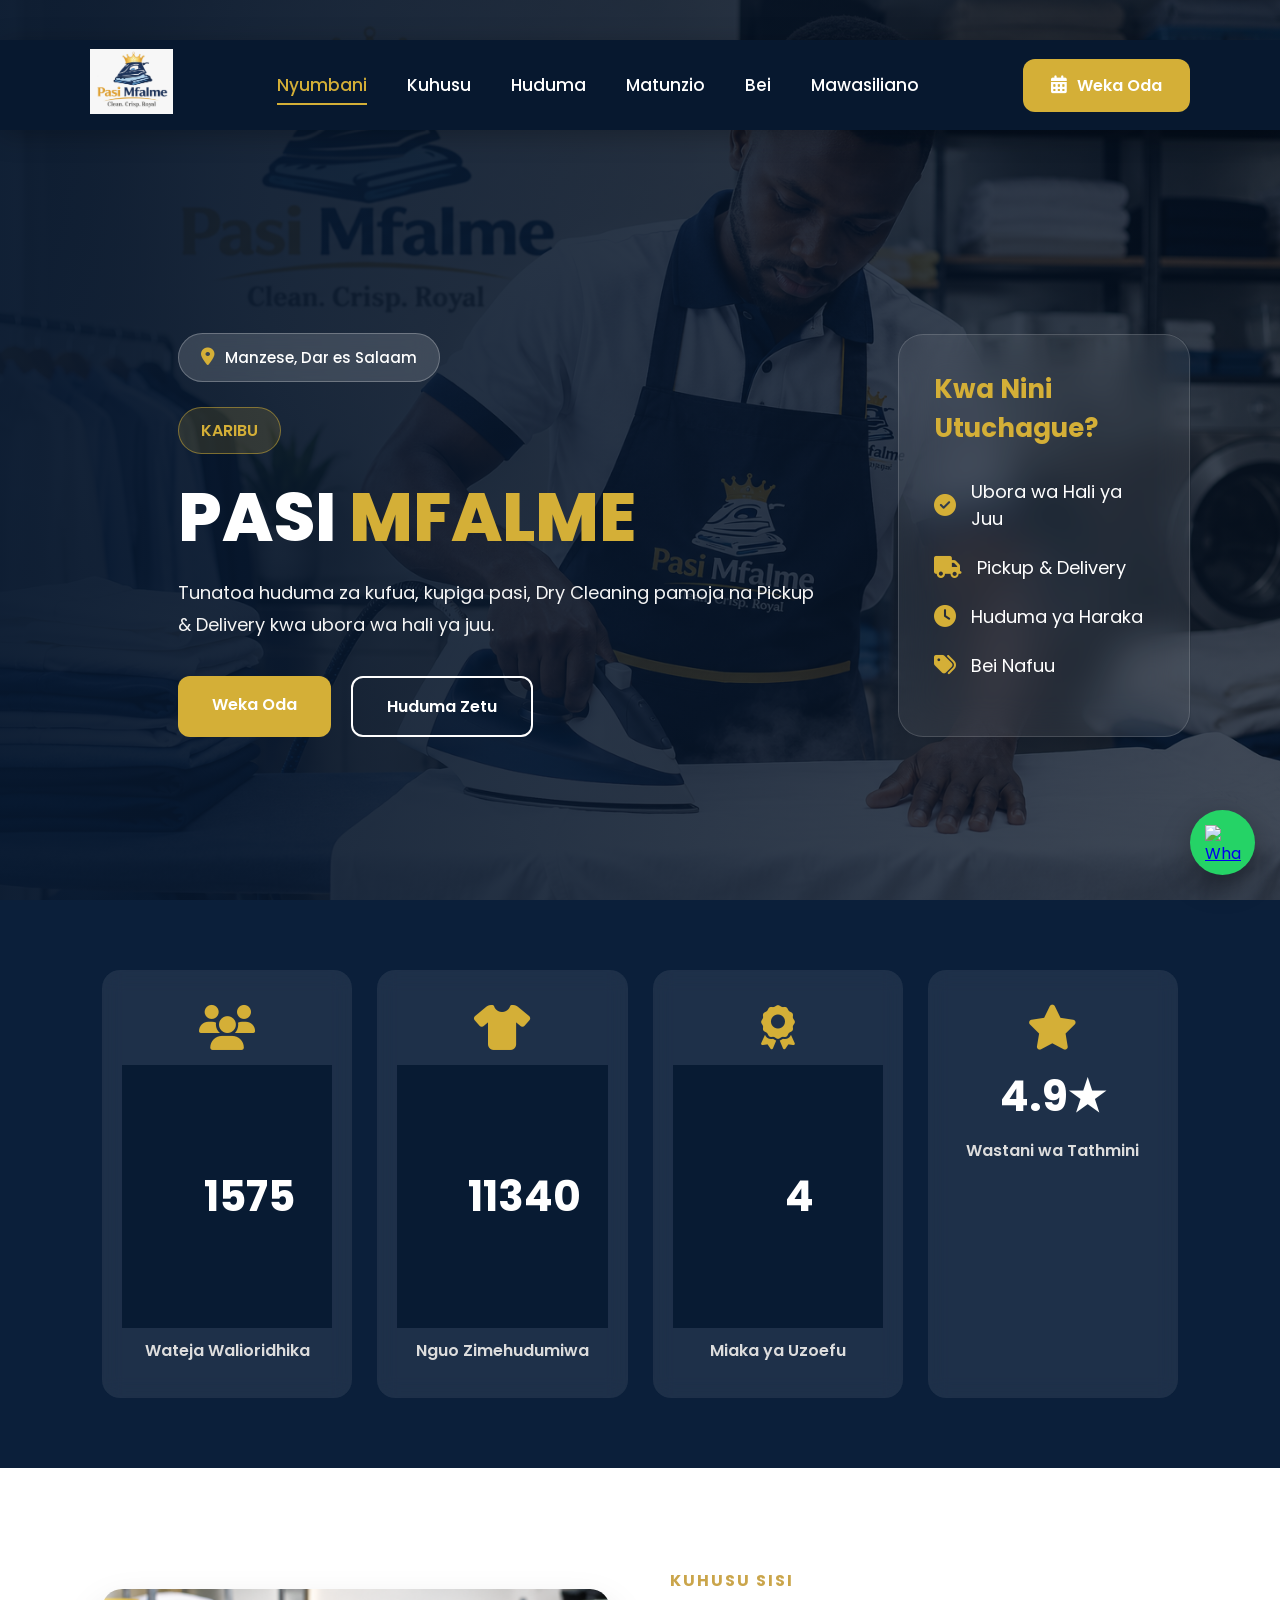
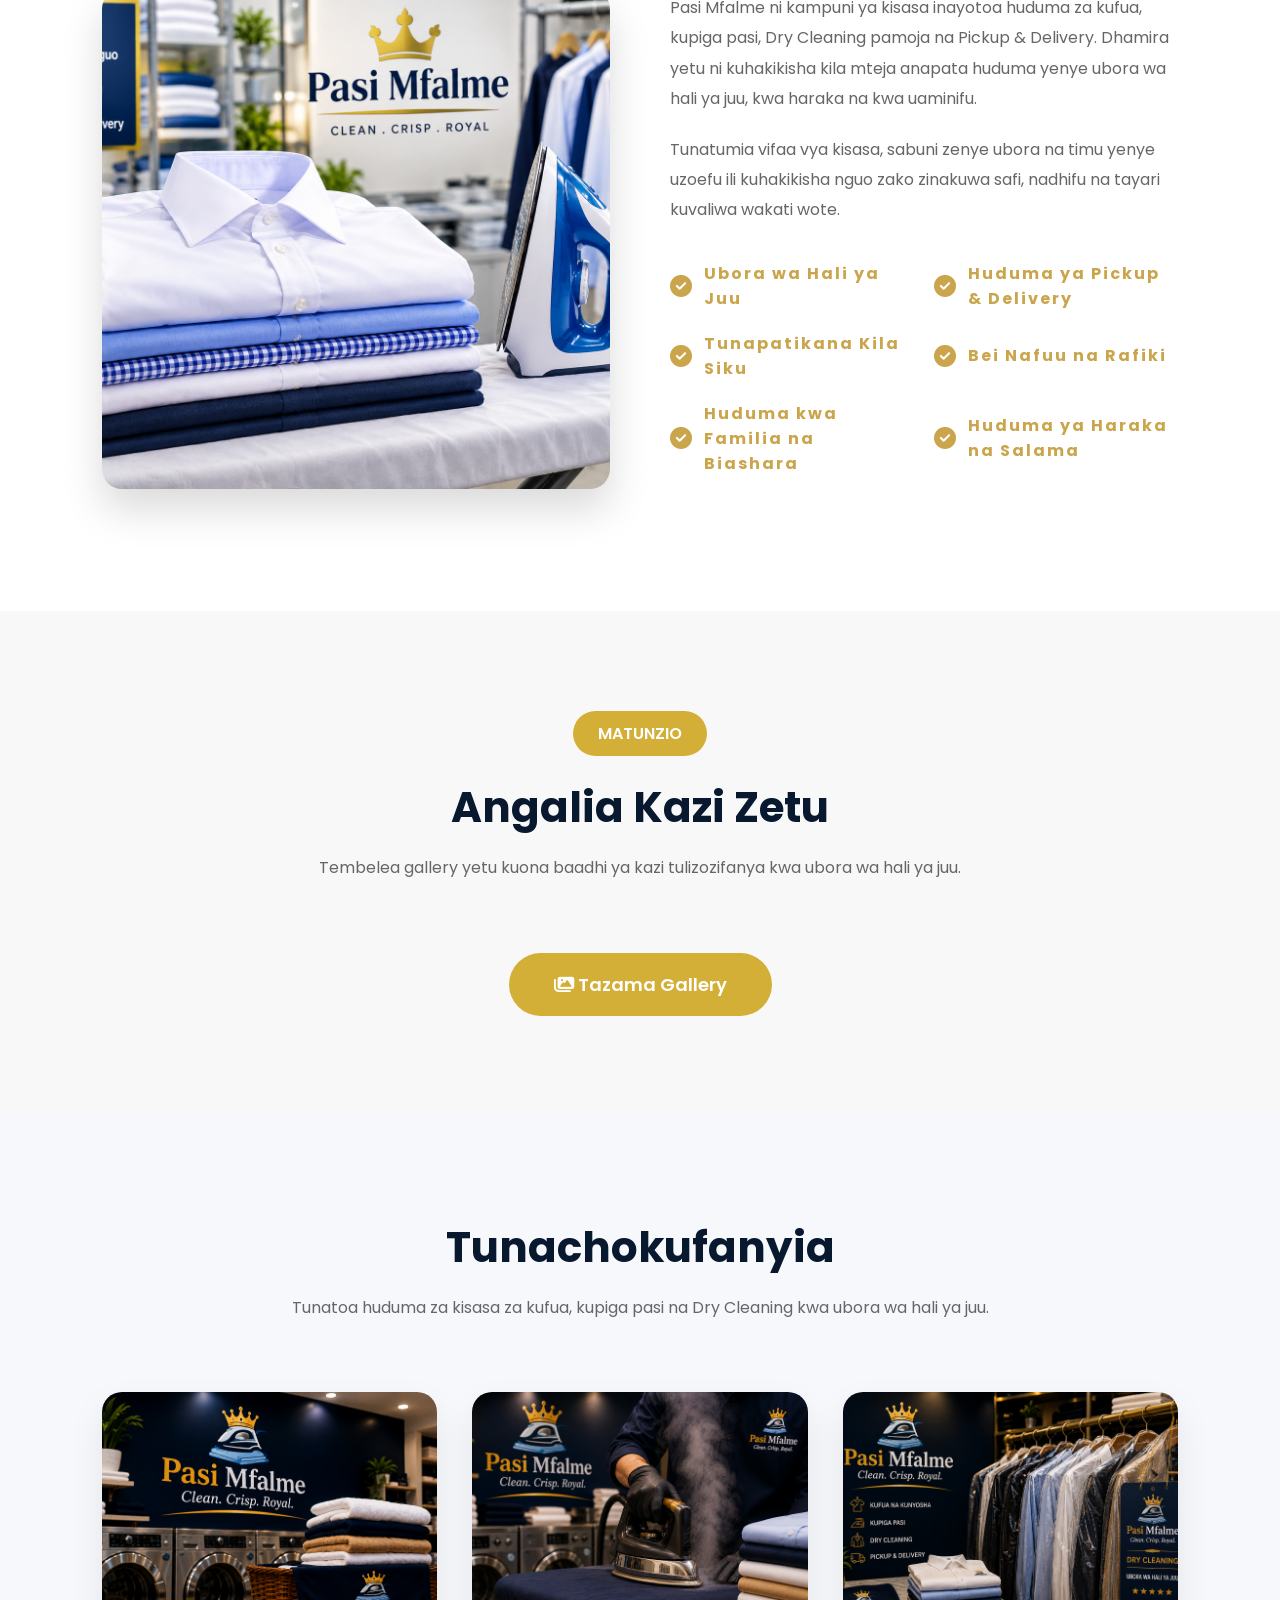
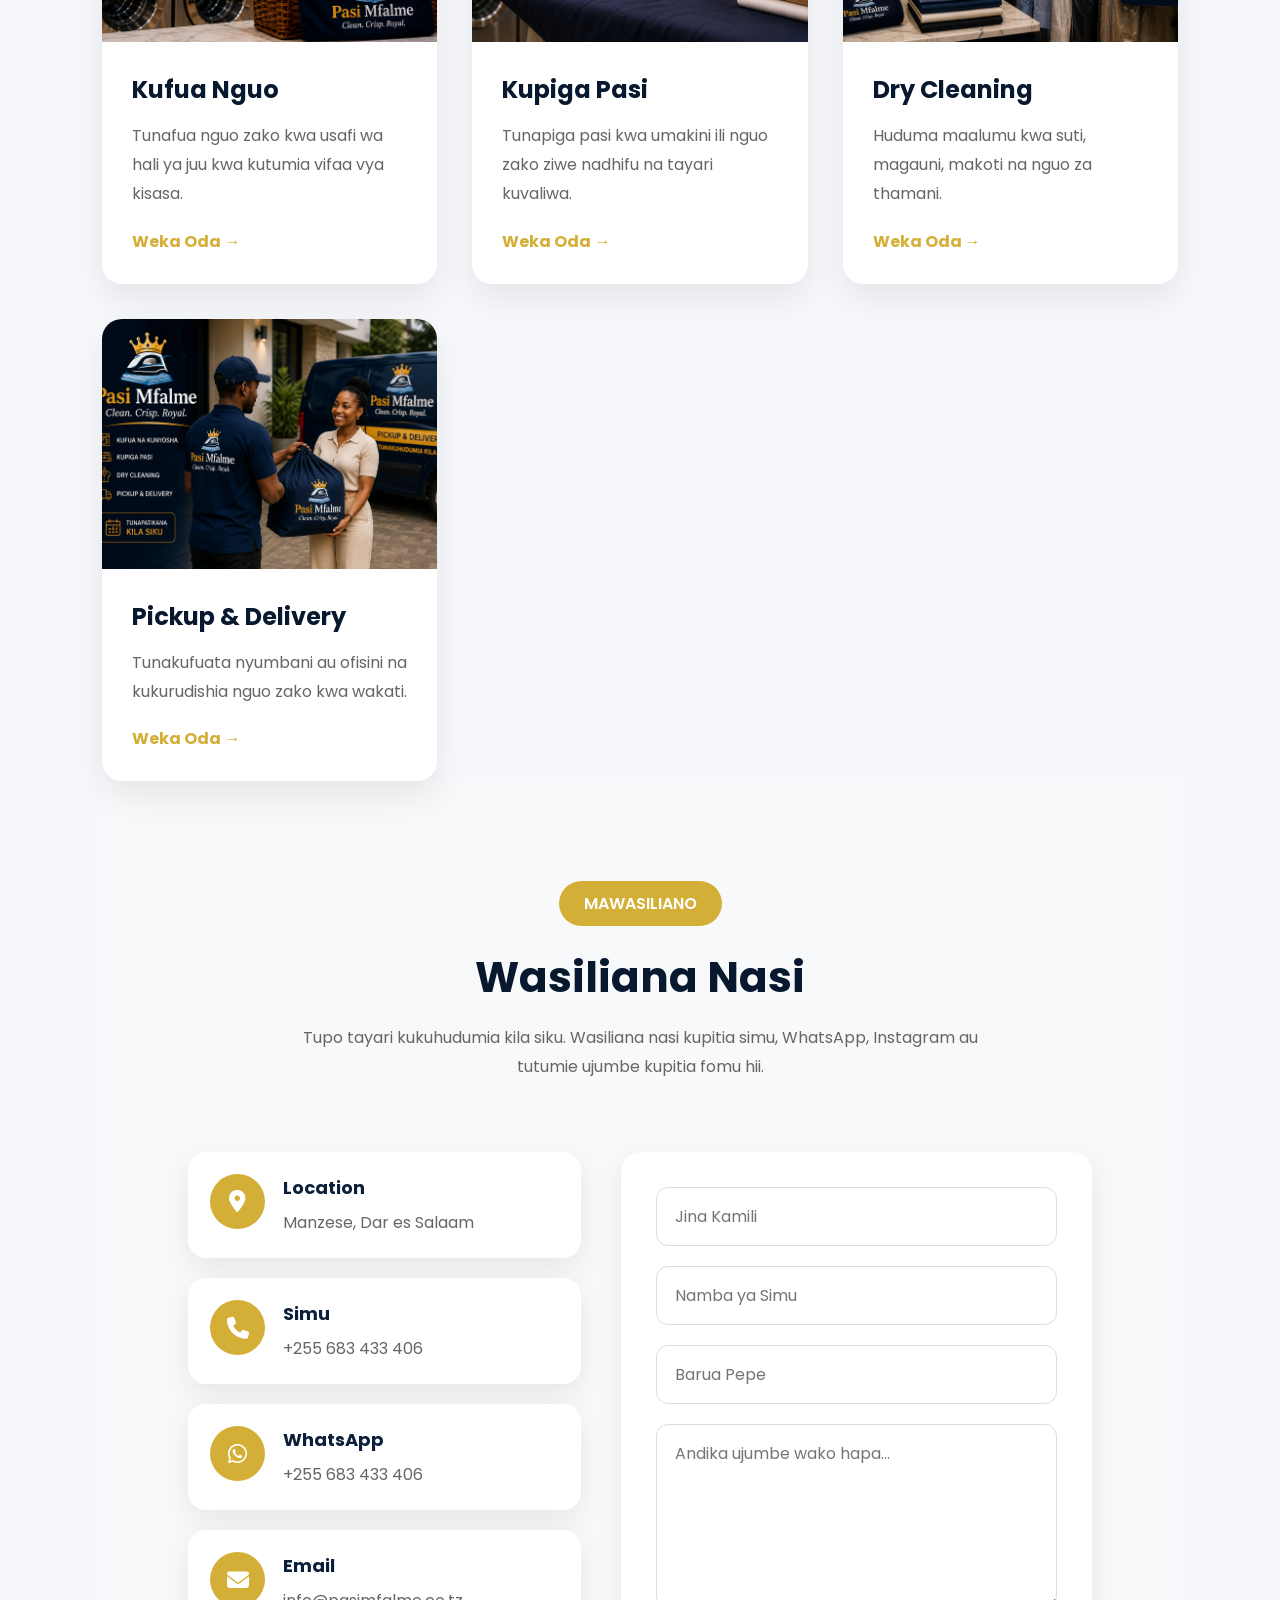
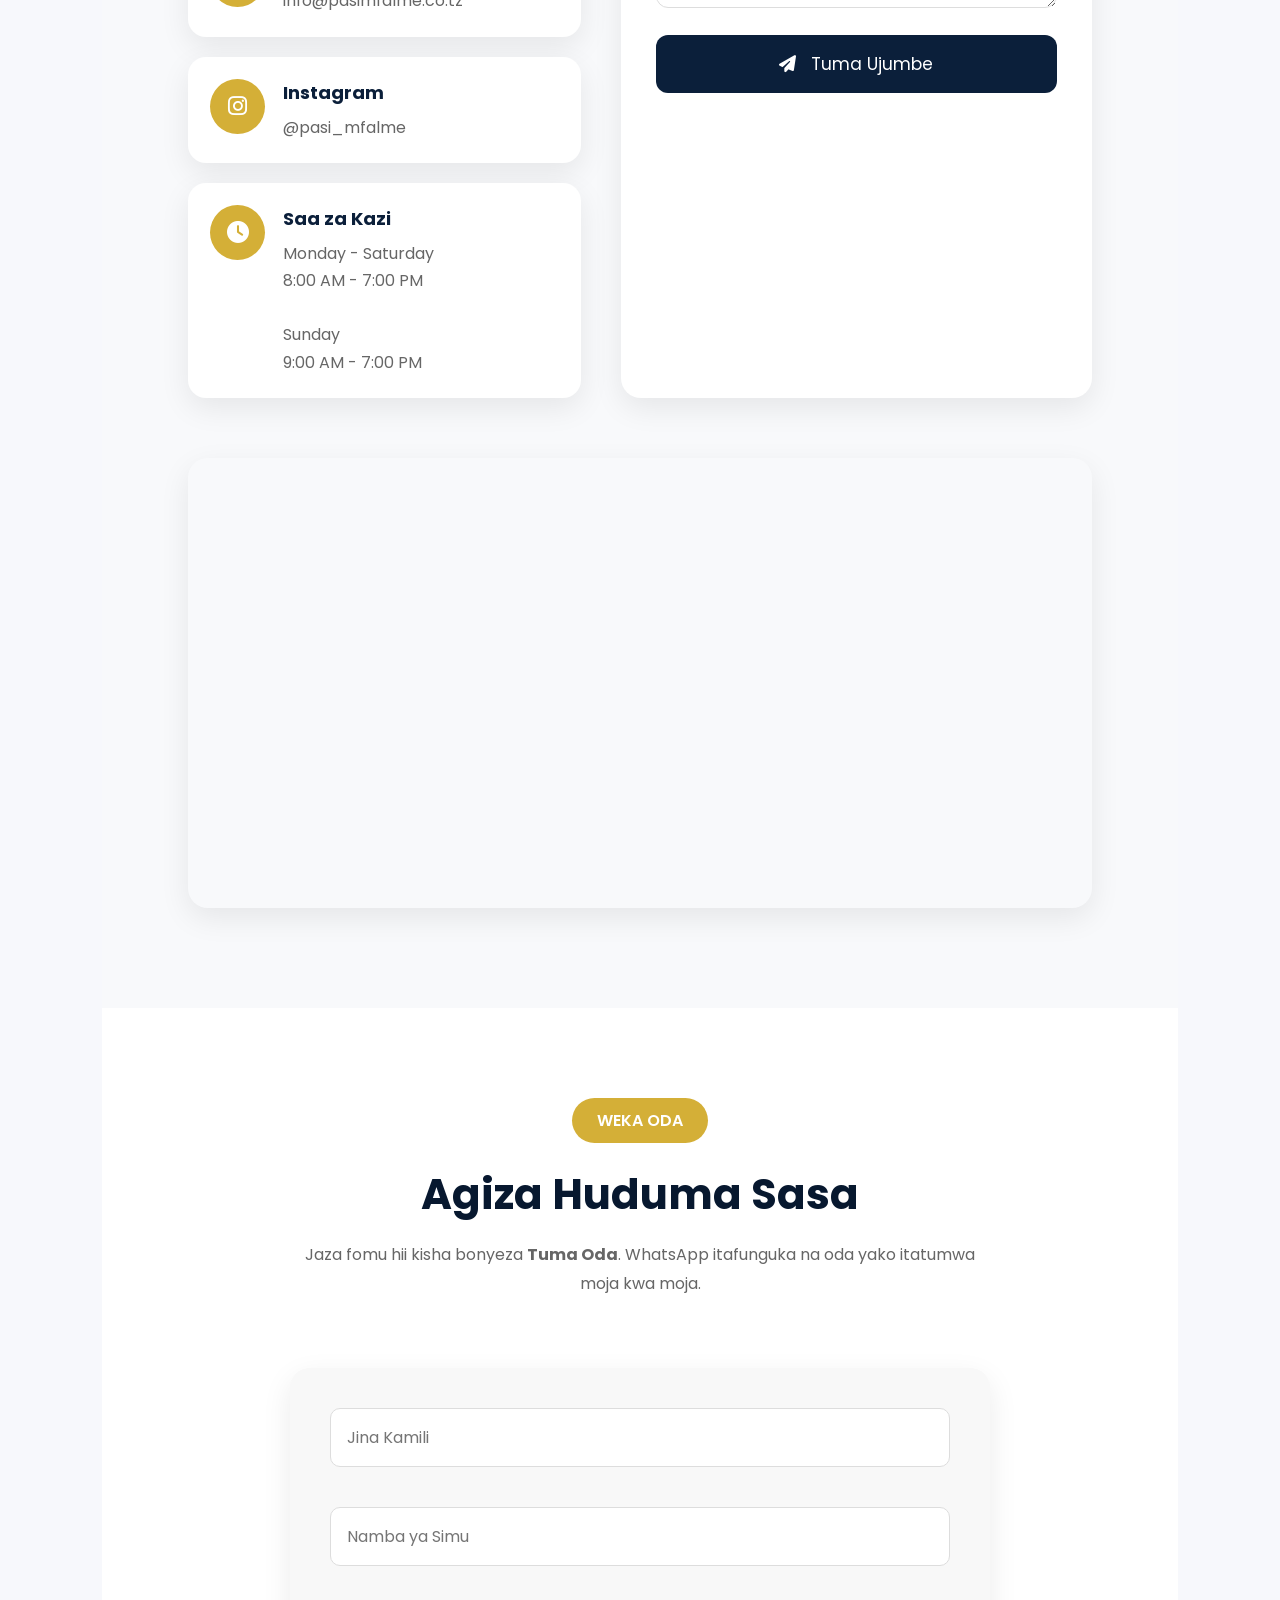
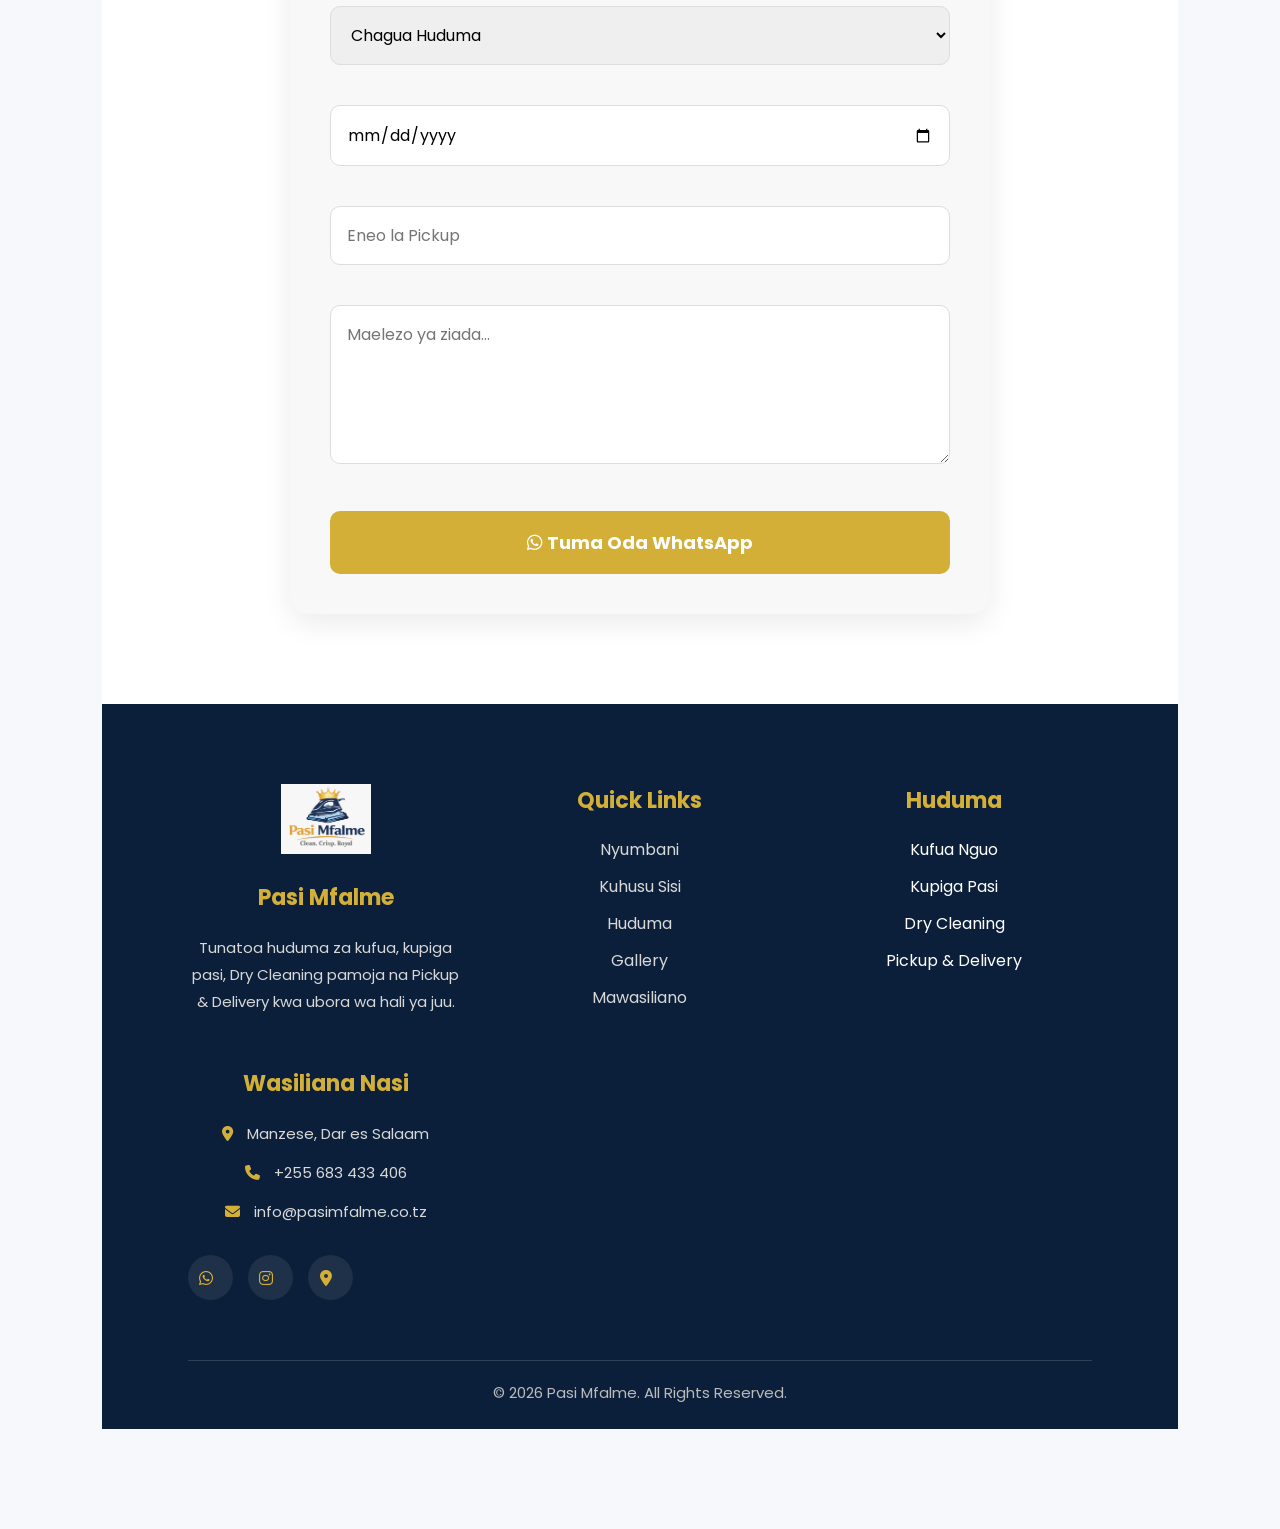
==== index.html @ c3e7bdca "First version of Pasi Mfalme website" ====
<!DOCTYPE html>
<html lang="sw">

<head>
<meta charset="UTF-8">
<meta name="viewport" content="width=device-width, initial-scale=1.0">

<title>Pasi Mfalme | Clean. Crisp. Royal.</title>

<link rel="stylesheet" href="css/style.css">

<link rel="preconnect" href="https://fonts.googleapis.com">
<link rel="preconnect" href="https://fonts.gstatic.com" crossorigin>

<link href="https://fonts.googleapis.com/css2?family=Poppins:wght@300;400;500;600;700;800&display=swap" rel="stylesheet">

<link rel="stylesheet" href="https://cdnjs.cloudflare.com/ajax/libs/font-awesome/6.6.0/css/all.min.css">
</head>

<body>

<a href="https://wa.me/255683433406" class="whatsapp" target="_blank">
<img src="https://cdn-icons-png.flaticon.com/512/733/733585.png" alt="WhatsApp">
</a>

<!-- PRELOADER -->

<div id="preloader">

    <div class="loader">

        <img src="images/logo.png" alt="Pasi Mfalme">

        <h2>Pasi Mfalme</h2>

        <div class="loading-bar">

            <span></span>

        </div>

    </div>
<!--==========================
TOP INFO BAR
===========================-->

<div class="top-bar">

    <div class="top-track">

        <span>
            📍 Manzese, Dar es Salaam
            &nbsp;&nbsp;|&nbsp;&nbsp;
            🕒 Monday - Saturday: 8:00 AM - 7:00 PM
            &nbsp;&nbsp;|&nbsp;&nbsp;
            ☀ Sunday: 9:00 AM - 7:00 PM
            &nbsp;&nbsp;|&nbsp;&nbsp;
            🚚 Pickup & Delivery Inapatikana
            &nbsp;&nbsp;|&nbsp;&nbsp;
            📞 +255 683 433 406
        </span>

        <span>
            📍 Manzese, Dar es Salaam
            &nbsp;&nbsp;|&nbsp;&nbsp;
            🕒 Monday - Saturday: 8:00 AM - 7:00 PM
            &nbsp;&nbsp;|&nbsp;&nbsp;
            ☀ Sunday: 9:00 AM - 7:00 PM
            &nbsp;&nbsp;|&nbsp;&nbsp;
            🚚 Pickup & Delivery Inapatikana
            &nbsp;&nbsp;|&nbsp;&nbsp;
            📞 +255 683 433 406
        </span>

    </div>

</div>
</div>
<header>

    <div class="logo">

        <a href="#home">
            <img src="images/logo.png" alt="Pasi Mfalme">
        </a>

    </div>

    <nav>

        <ul>

            <li><a href="#home" class="active">Nyumbani</a></li>

            <li><a href="#about">Kuhusu</a></li>

            <li><a href="#services">Huduma</a></li>

            <li><a href="#gallery">Matunzio</a></li>

            <li><a href="#pricing">Bei</a></li>

            <li><a href="#contact">Mawasiliano</a></li>

        </ul>

    </nav>

    <a href="#booking" class="order-btn">

        <i class="fas fa-calendar-alt"></i>

        Weka Oda

    </a>

</header>
<!--==========================
HERO SECTION
===========================-->

<section class="hero" id="home">

    <div class="hero-overlay"></div>

    <div class="hero-container">

        <div class="hero-content">

            <!-- MARQUEE -->

            <div class="hero-marquee">

                <div class="marquee-track">


                </div>

            </div>

            <!-- LOCATION -->

            <div class="hero-location">

                <a href="https://www.google.com/maps/place/Pasi+mfalme/data=!4m2!3m1!1s0x0:0x1040529e28cdccc?sa=X&ved=1t:2428&ictx=111" target="_blank">

                    <i class="fas fa-map-marker-alt"></i>

                    <span>Manzese, Dar es Salaam</span>

                </a>

            </div>

            <span class="hero-tag">
                KARIBU
            </span>

            <h1>

                PASI
                <span>MFALME</span>

            </h1>

            <p>

                Tunatoa huduma za kufua, kupiga pasi,
                Dry Cleaning pamoja na Pickup & Delivery
                kwa ubora wa hali ya juu.

            </p>

            <div class="hero-buttons">

                <a href="#contact" class="btn btn-gold">

                    Weka Oda

                </a>

                <a href="#services" class="btn btn-outline">

                    Huduma Zetu

                </a>

            </div>

        </div>

        <!-- RIGHT CARD -->

        <div class="hero-card">

            <h3>Kwa Nini Utuchague?</h3>

            <div class="hero-item">
                <i class="fas fa-check-circle"></i>
                <span>Ubora wa Hali ya Juu</span>
            </div>

            <div class="hero-item">
                <i class="fas fa-truck"></i>
                <span>Pickup & Delivery</span>
            </div>

            <div class="hero-item">
                <i class="fas fa-clock"></i>
                <span>Huduma ya Haraka</span>
            </div>

            <div class="hero-item">
                <i class="fas fa-tags"></i>
                <span>Bei Nafuu</span>
            </div>

        </div>

    </div>

</section>
<!--==========================
COUNTER SECTION
===========================-->

<section class="counter-section">

    <div class="container">

        <div class="counter-container">

            <!-- WATEJA -->

            <div class="counter-box">

                <i class="fas fa-users"></i>

                <h2 class="counter" data-target="2500">0</h2>

                <p>Wateja Walioridhika</p>

            </div>

            <!-- NGUO -->

            <div class="counter-box">

                <i class="fas fa-shirt"></i>

                <h2 class="counter" data-target="18000">0</h2>

                <p>Nguo Zimehudumiwa</p>

            </div>

            <!-- UZOEFU -->

            <div class="counter-box">

                <i class="fas fa-award"></i>

                <h2 class="counter" data-target="5">0</h2>

                <p>Miaka ya Uzoefu</p>

            </div>

            <!-- RATING -->

            <div class="counter-box">

                <i class="fas fa-star"></i>

                <h2>4.9★</h2>

                <p>Wastani wa Tathmini</p>

            </div>

        </div>

    </div>

</section>
<!-- ==========================
     ABOUT SECTION
=========================== -->
<section class="about" id="about">

    <div class="about-container">

        <!-- IMAGE -->
        <div class="about-image">
            <img src="images/about.jpg" alt="Pasi Mfalme">
        </div>

        <!-- CONTENT -->
        <div class="about-content">

            <span class="section-tag">
                KUHUSU SISI
            </span>

            <p>
                Pasi Mfalme ni kampuni ya kisasa inayotoa huduma za kufua,
                kupiga pasi, Dry Cleaning pamoja na Pickup & Delivery.
                Dhamira yetu ni kuhakikisha kila mteja anapata huduma
                yenye ubora wa hali ya juu, kwa haraka na kwa uaminifu.
            </p>

            <p>
                Tunatumia vifaa vya kisasa, sabuni zenye ubora na timu
                yenye uzoefu ili kuhakikisha nguo zako zinakuwa safi,
                nadhifu na tayari kuvaliwa wakati wote.
            </p>

            <div class="about-features">

                <div class="feature">
                    <i class="fas fa-check-circle"></i>
                    <span>Ubora wa Hali ya Juu</span>
                </div>

                <div class="feature">
                    <i class="fas fa-check-circle"></i>
                    <span>Huduma ya Pickup & Delivery</span>
                </div>

                <div class="feature">
                    <i class="fas fa-check-circle"></i>
                    <span>Tunapatikana Kila Siku</span>
                </div>

                <div class="feature">
                    <i class="fas fa-check-circle"></i>
                    <span>Bei Nafuu na Rafiki</span>
                </div>

                <div class="feature">
                    <i class="fas fa-check-circle"></i>
                    <span>Huduma kwa Familia na Biashara</span>
                </div>

                <div class="feature">
                    <i class="fas fa-check-circle"></i>
                    <span>Huduma ya Haraka na Salama</span>
                </div>

            </div>


        </div>

    </div>

</section>

<!--==========================
GALLERY PREVIEW
===========================-->

<section class="gallery-preview" id="gallery">

    <div class="container">

        <div class="section-title">

            <span class="section-tag">MATUNZIO</span>

            <h2>Angalia Kazi Zetu</h2>

            <p>
                Tembelea gallery yetu kuona baadhi ya kazi tulizozifanya
                kwa ubora wa hali ya juu.
            </p>

        </div>

        <div class="gallery-button">

            <a href="gallery.html" class="gallery-btn">
                <i class="fas fa-images"></i>
                Tazama Gallery
            </a>

        </div>

    </div>

</section>
<!--==========================
SERVICES
===========================-->

<section class="services" id="services">

    <div class="section-title">

        

        <h2>Tunachokufanyia</h2>

        <p>
            Tunatoa huduma za kisasa za kufua, kupiga pasi na Dry Cleaning
            kwa ubora wa hali ya juu.
        </p>

    </div>

    <div class="services-container">

    <!-- Service 1 -->
    <div class="service-card">

        <img src="images/hero1.jpg" alt="Kufua Nguo">

        <div class="service-content">

            <h3>Kufua Nguo</h3>

            <p>
                Tunafua nguo zako kwa usafi wa hali ya juu kwa kutumia vifaa vya kisasa.
            </p>

            <a href="#booking">Weka Oda →</a>

        </div>

    </div>

    <!-- Service 2 -->
    <div class="service-card">

        <img src="images/hero2.jpg" alt="Kupiga Pasi">

        <div class="service-content">

            <h3>Kupiga Pasi</h3>

            <p>
                Tunapiga pasi kwa umakini ili nguo zako ziwe nadhifu na tayari kuvaliwa.
            </p>

            <a href="#booking">Weka Oda →</a>

        </div>

    </div>

    <!-- Service 3 -->
    <div class="service-card">

        <img src="images/hero3.jpg" alt="Dry Cleaning">

        <div class="service-content">

            <h3>Dry Cleaning</h3>

            <p>
                Huduma maalumu kwa suti, magauni, makoti na nguo za thamani.
            </p>

            <a href="#booking">Weka Oda →</a>

        </div>

    </div>

    <!-- Service 4 -->
    <div class="service-card">

        <img src="images/hero4.jpg" alt="Pickup & Delivery">

        <div class="service-content">

            <h3>Pickup & Delivery</h3>

            <p>
                Tunakufuata nyumbani au ofisini na kukurudishia nguo zako kwa wakati.
            </p>

            <a href="#booking">Weka Oda →</a>

        </div>

    </div>

</div>
<!--==========================
CONTACT SECTION
===========================-->

<section class="contact" id="contact">

    <div class="container">

        <div class="section-title">

            <span class="section-tag">MAWASILIANO</span>

            <h2>Wasiliana Nasi</h2>

            <p>
                Tupo tayari kukuhudumia kila siku. Wasiliana nasi kupitia simu,
                WhatsApp, Instagram au tutumie ujumbe kupitia fomu hii.
            </p>

        </div>

        <div class="contact-wrapper">

            <!-- LEFT SIDE -->

            <div class="contact-info">

                <div class="contact-card">

                    <i class="fas fa-map-marker-alt"></i>

                    <div>

                        <h3>Location</h3>

                        <a href="https://www.google.com/maps/place/Pasi+mfalme/data=!4m2!3m1!1s0x0:0x1040529e28cdccc?sa=X&ved=1t:2428&ictx=111"
                           target="_blank">

                            Manzese, Dar es Salaam

                        </a>

                    </div>

                </div>

                <div class="contact-card">

                    <i class="fas fa-phone"></i>

                    <div>

                        <h3>Simu</h3>

                        <a href="tel:+255683433406">

                            +255 683 433 406

                        </a>

                    </div>

                </div>

                <div class="contact-card">

                    <i class="fab fa-whatsapp"></i>

                    <div>

                        <h3>WhatsApp</h3>

                        <a href="https://wa.me/255683433406"
                           target="_blank">

                            +255 683 433 406

                        </a>

                    </div>

                </div>

                <div class="contact-card">

                    <i class="fas fa-envelope"></i>

                    <div>

                        <h3>Email</h3>

                        <a href="mailto:info@pasimfalme.co.tz">

                            info@pasimfalme.co.tz

                        </a>

                    </div>

                </div>

                <div class="contact-card">

                    <i class="fab fa-instagram"></i>

                    <div>

                        <h3>Instagram</h3>

                        <a href="https://www.instagram.com/pasi_mfalme/"
                           target="_blank">

                            @pasi_mfalme

                        </a>

                    </div>

                </div>

                <div class="contact-card">

                    <i class="fas fa-clock"></i>

                    <div>

                        <h3>Saa za Kazi</h3>

                        <p>

                            Monday - Saturday<br>

                            8:00 AM - 7:00 PM<br><br>

                            Sunday<br>

                            9:00 AM - 7:00 PM

                        </p>

                    </div>

                </div>

            </div>

            <!-- RIGHT SIDE -->

            <div class="contact-form">

                <form>

                    <div class="input-box">

                        <input type="text"
                               placeholder="Jina Kamili"
                               required>

                    </div>

                    <div class="input-box">

                        <input type="tel"
                               placeholder="Namba ya Simu"
                               required>

                    </div>

                    <div class="input-box">

                        <input type="email"
                               placeholder="Barua Pepe">

                    </div>

                    <div class="input-box">

                        <textarea
                        rows="6"
                        placeholder="Andika ujumbe wako hapa..."
                        required></textarea>

                    </div>

                    <button type="submit"
                            class="contact-btn">

                        <i class="fas fa-paper-plane"></i>

                        Tuma Ujumbe

                    </button>

                </form>

            </div>

        </div>

        <!-- GOOGLE MAP -->

        <div class="map-section">

            <iframe
                src="https://www.google.com/maps?q=Pasi+Mfalme,+Dar+es+Salaam&output=embed"
                width="100%"
                height="450"
                style="border:0;"
                allowfullscreen=""
                loading="lazy">
            </iframe>

        </div>

    </div>

</section>
<!--==========================
BOOKING SECTION
===========================-->

<section class="booking" id="booking">

    <div class="container">

        <div class="section-title">

            <span class="section-tag">WEKA ODA</span>

            <h2>Agiza Huduma Sasa</h2>

            <p>
                Jaza fomu hii kisha bonyeza <strong>Tuma Oda</strong>.
                WhatsApp itafunguka na oda yako itatumwa moja kwa moja.
            </p>

        </div>

        <form id="bookingForm" class="booking-form">

            <div class="form-group">

                <input type="text"
                       id="name"
                       placeholder="Jina Kamili"
                       required>

            </div>

            <div class="form-group">

                <input type="tel"
                       id="phone"
                       placeholder="Namba ya Simu"
                       required>

            </div>

            <div class="form-group">

                <select id="service" required>

                    <option value="">Chagua Huduma</option>

                    <option>Kufua Nguo</option>

                    <option>Kupiga Pasi</option>

                    <option>Dry Cleaning</option>

                    <option>Pickup & Delivery</option>

                </select>

            </div>

            <div class="form-group">

                <input type="date"
                       id="date"
                       required>

            </div>

            <div class="form-group">

                <input type="text"
                       id="location"
                       placeholder="Eneo la Pickup"
                       required>

            </div>

            <div class="form-group">

                <textarea
                    id="message"
                    rows="5"
                    placeholder="Maelezo ya ziada..."></textarea>

            </div>

            <button type="submit" class="booking-btn">

                <i class="fab fa-whatsapp"></i>

                Tuma Oda WhatsApp

            </button>

        </form>

    </div>

</section>
<!--==========================
FOOTER
===========================-->

<footer class="footer">

    <div class="container">

        <div class="footer-content">

            <!-- LOGO & ABOUT -->

            <div class="footer-box">

                <img src="images/logo.png" alt="Pasi Mfalme" class="footer-logo">

                <h3>Pasi Mfalme</h3>

                <p>
                    Tunatoa huduma za kufua, kupiga pasi,
                    Dry Cleaning pamoja na Pickup & Delivery
                    kwa ubora wa hali ya juu.
                </p>

            </div>

            <!-- QUICK LINKS -->

            <div class="footer-box">

                <h3>Quick Links</h3>

                <ul>

                    <li><a href="#home">Nyumbani</a></li>

                    <li><a href="#about">Kuhusu Sisi</a></li>

                    <li><a href="#services">Huduma</a></li>

                    <li><a href="#gallery">Gallery</a></li>

                    <li><a href="#contact">Mawasiliano</a></li>

                </ul>

            </div>

            <!-- SERVICES -->

            <div class="footer-box">

                <h3>Huduma</h3>

                <ul>

                    <li>Kufua Nguo</li>

                    <li>Kupiga Pasi</li>

                    <li>Dry Cleaning</li>

                    <li>Pickup & Delivery</li>

                </ul>

            </div>

            <!-- CONTACT -->

            <div class="footer-box">

                <h3>Wasiliana Nasi</h3>

                <p>
                    <i class="fas fa-map-marker-alt"></i>
                    Manzese, Dar es Salaam
                </p>

                <p>
                    <a href="tel:+255683433406">

                        <i class="fas fa-phone"></i>

                        +255 683 433 406

                    </a>
                </p>

                <p>
                    <a href="mailto:info@pasimfalme.co.tz">

                        <i class="fas fa-envelope"></i>

                        info@pasimfalme.co.tz

                    </a>
                </p>

                <!-- SOCIAL MEDIA -->

                <div class="footer-social">

                    <a href="https://wa.me/255683433406" target="_blank">

                        <i class="fab fa-whatsapp"></i>

                    </a>

                    <a href="https://www.instagram.com/pasi_mfalme/" target="_blank">

                        <i class="fab fa-instagram"></i>

                    </a>

                    <a href="https://www.google.com/maps/place/Pasi+mfalme/data=!4m2!3m1!1s0x0:0x1040529e28cdccc?sa=X&ved=1t:2428&ictx=111" target="_blank">

                        <i class="fas fa-map-marker-alt"></i>

                    </a>

                </div>

            </div>

        </div>

        <!-- COPYRIGHT -->

        <div class="footer-bottom">

            <p>

                © 2026 Pasi Mfalme. All Rights Reserved.

            </p>

        </div>

    </div>

</footer>

<!-- BACK TO TOP -->

<button class="topBtn">

    <i class="fas fa-arrow-up"></i>

</button>
<script src="js/script.js"></script>

</body>
</html>
---- css/style.css ----
/* ===========================
   PASI MFALME - STYLE.CSS
=========================== */

*{
    margin:0;
    padding:0;
    box-sizing:border-box;
    font-family:'Poppins',sans-serif;
}

html{
    scroll-behavior:smooth;
}

body{
    background:#fff;
    color:#111;
}

/* ===========================
   PREMIUM HEADER
=========================== */

header{

position:fixed;

top:0;

left:0;

width:100%;

height:90px;

display:flex;

align-items:center;

justify-content:space-between;

padding:0 7%;

background:#07182F;

z-index:1000;

transition:.4s;

box-shadow:0 5px 25px rgba(0,0,0,.25);

}

header.sticky{

height:75px;

background:#061222;

box-shadow:0 10px 35px rgba(0,0,0,.45);

}

/* LOGO */

.logo img{

height:65px;

transition:.4s;

}

header.sticky .logo img{

height:55px;

}

/* MENU */

nav ul{

display:flex;

align-items:center;

gap:40px;

list-style:none;

}

nav ul li a{

color:#fff;

text-decoration:none;

font-size:17px;

font-weight:500;

transition:.3s;

position:relative;

}

nav ul li a::after{

content:"";

position:absolute;

left:0;

bottom:-8px;

width:0;

height:2px;

background:#D4AF37;

transition:.3s;

}

nav ul li a:hover{

color:#D4AF37;

}

nav ul li a:hover::after,

nav ul li a.active::after{

width:100%;

}

nav ul li a.active{

color:#D4AF37;

}

/* BUTTON */

.order-btn{

display:flex;

align-items:center;

gap:10px;

padding:14px 28px;

background:#D4AF37;

color:#fff;

text-decoration:none;

font-size:16px;

font-weight:600;

border-radius:12px;

transition:.35s;

}

.order-btn:hover{

background:#c89d22;

transform:translateY(-3px);

box-shadow:0 12px 25px rgba(212,175,55,.35);

}

.order-btn i{

font-size:18px;

}

/* MOBILE */

@media(max-width:991px){

nav{

display:none;

}

header{

padding:0 25px;

}

.logo img{

height:58px;

}

.order-btn{

padding:12px 22px;

font-size:15px;

}

}

/*==========================
HERO SECTION
===========================*/

.hero{

position:relative;

width:100%;

height:100vh;

background:url("../images/hero1.jpg") center center/cover no-repeat;
display:flex;

align-items:center;

overflow:hidden;

}

.hero-overlay{

position:absolute;

top:0;

left:0;

width:100%;

height:100%;

background:linear-gradient(
90deg,
rgba(7,24,47,.92),
rgba(7,24,47,.55)
);

}

.hero-container{

position:relative;

z-index:2;

width:100%;

padding:0 7%;

display:flex;

justify-content:space-between;

align-items:center;

gap:70px;

}

.hero-content{

max-width:650px;

color:#fff;

}

.hero-tag{

display:inline-block;

padding:10px 22px;

background:rgba(212,175,55,.15);

border:1px solid rgba(212,175,55,.5);

border-radius:50px;

color:#D4AF37;

font-weight:600;

margin-bottom:25px;

}

.hero-content h1{

font-size:68px;

line-height:1.15;

margin-bottom:25px;

font-weight:800;

}

.hero-content h1 span{

color:#D4AF37;

}

.hero-content p{

font-size:20px;

line-height:1.9;

color:#e8e8e8;

margin-bottom:40px;

}

.hero-buttons{

display:flex;

gap:20px;

}

.btn{

padding:16px 34px;

border-radius:12px;

text-decoration:none;

font-weight:600;

transition:.35s;

}

.btn-gold{

background:#D4AF37;

color:#fff;

}

.btn-gold:hover{

background:#c89d22;

transform:translateY(-4px);

}

.btn-outline{

border:2px solid #fff;

color:#fff;

}

.btn-outline:hover{

background:#fff;

color:#07182F;

}

.hero-card{

width:340px;

background:rgba(255,255,255,.08);

backdrop-filter:blur(20px);

border:1px solid rgba(255,255,255,.15);

border-radius:25px;

padding:35px;

color:#fff;

}

.hero-card h3{

margin-bottom:30px;

font-size:26px;

color:#D4AF37;

}

.hero-item{

display:flex;

align-items:center;

gap:15px;

margin-bottom:22px;

font-size:18px;

}

.hero-item i{

color:#D4AF37;

font-size:22px;

}

@media(max-width:991px){

.hero-container{

flex-direction:column;

justify-content:center;

text-align:center;

}

.hero-content h1{

font-size:48px;

}

.hero-card{

width:100%;

max-width:420px;

}

.hero-buttons{

justify-content:center;

flex-wrap:wrap;

}

}/*================ SCROLL ================*/

.scroll-down a{

color:white;

font-size:30px;

animation:bounce 1.8s infinite;

}

@keyframes bounce{

0%,100%{
transform:translateY(0);
}

50%{
transform:translateY(15px);
}

}

.hero{
    width:100%;
    height:100vh;
    background:url("../images/hero.png") center center/cover no-repeat;
    position:relative;
    display:flex;
    align-items:center;
    overflow:hidden;
}

.hero::before{
    content:"";
    position:absolute;
    inset:0;
    background:rgba(0,0,0,.45);
}

.hero-content{
    position:relative;
    z-index:2;
    max-width:650px;
    margin-left:8%;
    color:#fff;
}

.hero-content h1{
    font-size:68px;
    line-height:1.15;
    font-weight:800;
    margin-bottom:20px;
}

.hero-content p{
    font-size:18px;
    line-height:1.8;
    margin-bottom:35px;
    color:#f5f5f5;
}
/*==========================
SERVICES
===========================*/

.services{

    padding:100px 8%;

    background:#f7f8fc;

}

.section-title{

    text-align:center;

    margin-bottom:70px;

}

.section-title .section-tag{

    display:inline-block;

    padding:10px 25px;

    background:#D4AF37;

    color:#fff;

    border-radius:30px;

    font-weight:600;

    margin-bottom:20px;

}

.section-title h2{

    font-size:42px;

    color:#07182F;

    margin-bottom:15px;

}

.section-title p{

    max-width:700px;

    margin:auto;

    color:#666;

    line-height:1.8;

}

.services-container{

    display:grid;

    grid-template-columns:repeat(auto-fit,minmax(280px,1fr));

    gap:35px;

}

.service-card{

    background:#fff;

    border-radius:20px;

    overflow:hidden;

    box-shadow:0 15px 35px rgba(0,0,0,.08);

    transition:.4s;

}

.service-card:hover{

    transform:translateY(-10px);

    box-shadow:0 25px 45px rgba(0,0,0,.15);

}

.service-card img{

    width:100%;

    height:250px;

    object-fit:cover;

    display:block;

}

.service-content{

    padding:30px;

}

.service-content h3{

    color:#07182F;

    font-size:24px;

    margin-bottom:15px;

}

.service-content p{

    color:#666;

    line-height:1.8;

    margin-bottom:20px;

}

.service-content a{

    color:#D4AF37;

    text-decoration:none;

    font-weight:700;

    transition:.3s;

}

.service-content a:hover{

    color:#07182F;

}

@media(max-width:991px){

.services{

padding:80px 20px;

}

.section-title h2{

font-size:34px;

}

.service-card img{

height:220px;

}

}

/*================ CTA ================*/

.cta{

    padding:100px 8%;

    text-align:center;

    background:#111;

    color:#fff;

}

.cta h2{

    font-size:46px;

    margin-bottom:30px;

}

/*================ FOOTER ================*/

footer{

    background:#000;

    color:#fff;

    padding:60px 8%;

    text-align:center;

}

footer h2{

    color:#C8A44D;

}

.socials{

    margin:30px 0;

}

.socials a{

    color:white;

    margin:0 10px;

    font-size:22px;

}

.copy{

    color:#aaa;

}

/*================ MOBILE ================*/

@media(max-width:991px){

.navbar{
    position: fixed;
    top:0;
    left:0;
    width:100%;
    height:90px;

    display:flex;
    justify-content:space-between;
    align-items:center;

    padding:0 7%;

    background:#081426;

    backdrop-filter:blur(15px);

    box-shadow:0 5px 20px rgba(0,0,0,.25);

    z-index:1000;

    transition:.4s;
}
.hero-content{

margin:0 25px;

}

.hero-buttons{

flex-direction:column;

}

.btn{

text-align:center;

}

}
/*==========================
FOOTER
===========================*/

.footer{
background:#111;
color:#fff;
padding:70px 8% 20px;
}

.footer-container{
display:grid;
grid-template-columns:repeat(auto-fit,minmax(220px,1fr));
gap:40px;
}

.footer-box h3{
color:#d4af37;
margin-bottom:20px;
font-size:22px;
}

.footer-box p{
color:#ccc;
line-height:1.8;
font-size:15px;
}

.footer-box a{
display:block;
text-decoration:none;
color:#ccc;
margin:10px 0;
transition:.3s;
}

.footer-box a:hover{
color:#d4af37;
padding-left:8px;
}

.footer-bottom{
border-top:1px solid rgba(255,255,255,.1);
margin-top:40px;
padding-top:20px;
text-align:center;
color:#999;
font-size:14px;
}
/*==========================
WHATSAPP BUTTON
===========================*/

.whatsapp{
position:fixed;
right:25px;
bottom:25px;
width:65px;
height:65px;
background:#25D366;
border-radius:50%;
display:flex;
align-items:center;
justify-content:center;
box-shadow:0 10px 30px rgba(0,0,0,.3);
z-index:999;
animation:float 2s ease-in-out infinite;
transition:.3s;
}

.whatsapp:hover{
transform:scale(1.12);
}

.whatsapp img{
width:36px;
height:36px;
}

@keyframes float{

0%{
transform:translateY(0);
}

50%{
transform:translateY(-8px);
}

100%{
transform:translateY(0);
}

}
/*==========================
BOOKING
===========================*/

.booking{

padding:100px 8%;

background:#f8f8f8;

}

.booking-container{

max-width:700px;

margin:auto;

}

.booking-text{

text-align:center;

margin-bottom:40px;

}

.booking-text h2{

font-size:38px;

color:#111;

margin-bottom:15px;

}

.booking-text p{

color:#666;

line-height:1.8;

}

#bookingForm{

display:flex;

flex-direction:column;

gap:20px;

}

#bookingForm input,

#bookingForm select,

#bookingForm textarea{

padding:16px;

border:1px solid #ddd;

border-radius:10px;

font-size:16px;

outline:none;

transition:.3s;

}

#bookingForm input:focus,

#bookingForm select:focus,

#bookingForm textarea:focus{

border-color:#d4af37;

}

#bookingForm button{

padding:18px;

border:none;

background:#d4af37;

color:white;

font-size:18px;

font-weight:bold;

border-radius:10px;

cursor:pointer;

transition:.3s;

}

#bookingForm button:hover{

background:#111;

}
/*====================
PRELOADER
====================*/

#preloader{

position:fixed;

top:0;

left:0;

width:100%;

height:100%;

background:#111;

display:flex;

justify-content:center;

align-items:center;

z-index:999999;

transition:1s;

}

.loader{

text-align:center;

}

.loader img{
    width:90px;
    height:90px;
    object-fit:contain;
    margin-bottom:20px;
}
.loader h2{

color:#d4af37;

font-size:30px;

margin-bottom:25px;

}

.loading-bar{

width:220px;

height:6px;

background:#333;

border-radius:30px;

overflow:hidden;

}

.loading-bar span{

display:block;

width:40%;

height:100%;

background:#d4af37;

animation:loading 1.2s infinite;

}

@keyframes loading{

0%{

transform:translateX(-100%);

}

100%{

transform:translateX(320%);

}

}

@keyframes spin{

0%{

transform:rotate(0);

}

100%{

transform:rotate(360deg);

}

}
/* ===========================
ABOUT
=========================== */

.about{
padding:100px 8%;
background:#fff;
}

.about-container{
display:grid;
grid-template-columns:repeat(2,1fr);
gap:60px;
align-items:center;
}
.about-image{
    width:100%;
}

.about-image img{
    width:100%;
    display:block;
    border-radius:20px;
    object-fit:cover;
    box-shadow:0 20px 40px rgba(0,0,0,.15);
}

.about-image img:hover{
transform:scale(1.03);
}

.about-content span{
color:#caa54b;
font-weight:700;
letter-spacing:2px;
}

.about-content h2{
font-size:42px;
margin:15px 0;
color:#111;
line-height:1.3;
}

.about-content p{
font-size:16px;
line-height:30px;
color:#666;
margin-bottom:20px;
}

.about-features{
display:grid;
grid-template-columns:repeat(2,1fr);
gap:20px;
margin:35px 0;
}

.feature{
display:flex;
align-items:center;
gap:12px;
font-weight:600;
}

.feature i{
color:#caa54b;
font-size:22px;
}

.about-btn{
display:inline-block;
padding:15px 40px;
background:#caa54b;
color:#fff;
border-radius:40px;
text-decoration:none;
font-weight:600;
transition:.4s;
}

.about-btn:hover{
background:#111;
transform:translateY(-4px);
}

@media(max-width:900px){

.about-container{
grid-template-columns:1fr;
}

.about-content h2{
font-size:32px;
}

.about-features{
grid-template-columns:1fr;
}

}
/*==========================
ABOUT
===========================*/

.about{

    padding:100px 8%;

    background:#fff;

}

.about-container{

    display:grid;

    grid-template-columns:1fr 1fr;

    align-items:center;

    gap:60px;

}

.about-image img{

    width:100%;

    height:500px;

    object-fit:cover;

    border-radius:20px;

    display:block;

    box-shadow:0 20px 40px rgba(0,0,0,.15);

    transition:.4s;

}

.about-image img:hover{

    transform:scale(1.03);

}

.about-content h2{

    font-size:42px;

    margin:20px 0;

    color:#07182F;

}

.about-content p{

    color:#666;

    line-height:1.9;

    margin-bottom:20px;

}
/*==========================
COUNTER
==========================*/

.counter{

padding:100px 8%;

background:#081b33;

display:grid;

grid-template-columns:repeat(auto-fit,minmax(220px,1fr));

gap:30px;

text-align:center;

}

.counter-box{

background:rgba(255,255,255,.08);

padding:40px;

border-radius:20px;

transition:.4s;

backdrop-filter:blur(10px);

}

.counter-box:hover{

transform:translateY(-10px);

background:#d4af37;

color:#081b33;

}

.counter-box h2{

font-size:55px;

color:#FFD700;

margin-bottom:10px;

}

.counter-box:hover h2{

color:#081b33;

}

.counter-box p{

font-size:18px;

font-weight:600;

color:white;

}

.counter-box:hover p{

color:#081b33;

}
/*==========================
GALLERY PREVIEW
===========================*/

.gallery-preview{
    padding:100px 8%;
    background:#f8f8f8;
    text-align:center;
}

.gallery-button{
    margin-top:40px;
}

.gallery-btn{
    display:inline-block;
    padding:18px 45px;
    background:#D4AF37;
    color:#fff;
    text-decoration:none;
    font-size:18px;
    font-weight:600;
    border-radius:50px;
    transition:.4s;
}

.gallery-btn:hover{
    background:#0B1F3A;
    transform:translateY(-6px);
}
/*==========================
PRICING
===========================*/

.pricing{
    padding:70px 8%;
    background:#fff;
}

.pricing .section-title{
    text-align:center;
    margin-bottom:40px;
}

.pricing-container{
    display:flex;
    justify-content:center;
    gap:30px;
    flex-wrap:wrap;
}

.price-card{

    width:280px;
    background:#fff;
    border-radius:18px;
    padding:30px 20px;
    text-align:center;
    box-shadow:0 10px 25px rgba(0,0,0,.08);
    border:2px solid transparent;
    transition:.4s;
    position:relative;

}

.price-card:hover{

    transform:translateY(-8px);
    border-color:#D4AF37;

}

.featured{

    border-color:#D4AF37;

}

.popular{

    position:absolute;
    top:15px;
    right:15px;
    background:#D4AF37;
    color:#fff;
    padding:5px 12px;
    border-radius:20px;
    font-size:12px;

}

.price-card h3{

    font-size:24px;
    color:#0B1F3A;
    margin-bottom:20px;

}

.price{

    font-size:32px;
    color:#D4AF37;
    font-weight:bold;
    margin-bottom:25px;

}

.price-btn{

    display:inline-block;
    background:#0B1F3A;
    color:#fff;
    text-decoration:none;
    padding:12px 28px;
    border-radius:30px;
    transition:.4s;

}

.price-btn:hover{

    background:#D4AF37;

}

@media(max-width:900px){

.pricing-container{

flex-direction:column;
align-items:center;

}

.price-card{

width:100%;
max-width:340px;

}

}
/*==========================
HERO LOCATION
===========================*/

.hero-location{
    margin-bottom:25px;
}

.hero-location a{

    display:inline-flex;
    align-items:center;
    gap:10px;

    padding:12px 22px;

    background:rgba(255,255,255,.15);

    border:1px solid rgba(255,255,255,.25);

    border-radius:50px;

    backdrop-filter:blur(12px);

    color:#fff;

    text-decoration:none;

    font-size:15px;

    font-weight:500;

    transition:.4s;

}

.hero-location a:hover{

    background:#D4AF37;

    color:#fff;

    transform:translateY(-3px);

}

.hero-location i{

    color:#D4AF37;

    font-size:18px;

}

.hero-location a:hover i{

    color:#fff;

}
/*==========================
TOP BAR
===========================*/

.top-bar{

    position:fixed;
    top:0;
    left:0;

    width:100%;

    height:40px;

    background:#D4AF37;

    overflow:hidden;

    z-index:10000;

}

.top-track{

    display:flex;

    width:max-content;

    height:100%;

    align-items:center;

    animation:topScroll 35s linear infinite;

}

.top-track span{

    color:#fff;

    font-size:14px;

    font-weight:600;

    white-space:nowrap;

    padding-right:120px;

}

@keyframes topScroll{

    from{

        transform:translateX(0);

    }

    to{

        transform:translateX(-50%);

    }

}

/* Navbar ishuke chini kidogo */

header{

    top:40px;

}

/* Hero ianze chini ya navbar */

.hero{

    padding-top:170px;

}
/*==========================
CONTACT SECTION
===========================*/

.contact{
    padding:100px 8%;
    background:#f8f9fb;
}

.contact-wrapper{
    display:grid;
    grid-template-columns:1fr 1.2fr;
    gap:40px;
    margin-top:50px;
}

.contact-info{
    display:flex;
    flex-direction:column;
    gap:20px;
}

.contact-card{
    display:flex;
    align-items:flex-start;
    gap:18px;
    background:#fff;
    padding:22px;
    border-radius:18px;
    box-shadow:0 10px 30px rgba(0,0,0,.08);
    transition:.4s;
}

.contact-card:hover{
    transform:translateY(-6px);
}

.contact-card i{
    width:55px;
    height:55px;
    background:#D4AF37;
    color:#fff;
    border-radius:50%;
    display:flex;
    align-items:center;
    justify-content:center;
    font-size:22px;
    flex-shrink:0;
}

.contact-card h3{
    color:#0B1F3A;
    margin-bottom:8px;
    font-size:18px;
}

.contact-card p,
.contact-card a{
    color:#666;
    text-decoration:none;
    line-height:1.7;
}

.contact-card a:hover{
    color:#D4AF37;
}

.contact-form{
    background:#fff;
    padding:35px;
    border-radius:20px;
    box-shadow:0 10px 30px rgba(0,0,0,.08);
}

.input-box{
    margin-bottom:20px;
}

.input-box input,
.input-box textarea{

    width:100%;

    padding:16px 18px;

    border:1px solid #ddd;

    border-radius:12px;

    font-size:16px;

    outline:none;

    transition:.3s;

    font-family:'Poppins',sans-serif;

}

.input-box input:focus,
.input-box textarea:focus{

    border-color:#D4AF37;

}

.contact-btn{

    width:100%;

    padding:16px;

    background:#0B1F3A;

    color:#fff;

    border:none;

    border-radius:12px;

    font-size:17px;

    cursor:pointer;

    transition:.4s;

}

.contact-btn:hover{

    background:#D4AF37;

}

.contact-btn i{

    margin-right:10px;

}

.map-section{

    margin-top:60px;

    border-radius:20px;

    overflow:hidden;

    box-shadow:0 10px 30px rgba(0,0,0,.08);

}

.map-section iframe{

    display:block;

    width:100%;

}

/*==========================
RESPONSIVE
===========================*/

@media(max-width:991px){

.contact-wrapper{

grid-template-columns:1fr;

}

.contact-form{

margin-top:10px;

}

}

@media(max-width:768px){

.contact{

padding:70px 6%;

}

.contact-card{

padding:18px;

}

.contact-card i{

width:50px;
height:50px;
font-size:20px;

}

.contact-form{

padding:25px;

}

.input-box input,
.input-box textarea{

font-size:15px;

}

.contact-btn{

font-size:16px;

}

}
/*==========================
FOOTER
===========================*/

.footer{

    background:#0B1F3A;

    color:#fff;

    padding:80px 8% 25px;

}

.footer-content{

    display:grid;

    grid-template-columns:repeat(auto-fit,minmax(250px,1fr));

    gap:40px;

}

.footer-box h3{

    color:#D4AF37;

    margin-bottom:20px;

    font-size:22px;

}

.footer-logo{

    width:90px;

    margin-bottom:20px;

}

.footer-box p{

    color:#d8d8d8;

    line-height:1.8;

    margin-bottom:12px;

}

.footer-box ul{

    list-style:none;

}

.footer-box ul li{

    margin:12px 0;

}

.footer-box ul li a{

    text-decoration:none;

    color:#d8d8d8;

    transition:.3s;

}

.footer-box ul li a:hover{

    color:#D4AF37;

    padding-left:8px;

}

.footer-box p a{

    color:#d8d8d8;

    text-decoration:none;

}

.footer-box p a:hover{

    color:#D4AF37;

}

.footer-box i{

    color:#D4AF37;

    margin-right:10px;

}

.footer-social{

    display:flex;

    gap:15px;

    margin-top:20px;

}

.footer-social a{

    width:45px;

    height:45px;

    display:flex;

    justify-content:center;

    align-items:center;

    background:rgba(255,255,255,.08);

    border-radius:50%;

    color:#fff;

    text-decoration:none;

    transition:.4s;

}

.footer-social a:hover{

    background:#D4AF37;

    transform:translateY(-5px);

}

.footer-bottom{

    border-top:1px solid rgba(255,255,255,.15);

    margin-top:50px;

    padding-top:20px;

    text-align:center;

}

.footer-bottom p{

    color:#bbb;

    font-size:15px;

}

/*==========================
BACK TO TOP
===========================*/

.topBtn{

    position:fixed;

    right:25px;

    bottom:25px;

    width:50px;

    height:50px;

    border:none;

    border-radius:50%;

    background:#D4AF37;

    color:#fff;

    font-size:18px;

    cursor:pointer;

    display:flex;

    align-items:center;

    justify-content:center;

    box-shadow:0 10px 25px rgba(0,0,0,.25);

    opacity:0;

    visibility:hidden;

    transition:.4s;

    z-index:999;

}

.topBtn.show{

    opacity:1;

    visibility:visible;

}

.topBtn:hover{

    background:#fff;

    color:#0B1F3A;

    transform:translateY(-5px);

}

/*==========================
RESPONSIVE
===========================*/

@media(max-width:768px){

.footer{

padding:60px 6% 20px;

}

.footer-content{

grid-template-columns:1fr;

text-align:center;

}

.footer-social{

justify-content:center;

}

.footer-logo{

margin:auto;
margin-bottom:20px;

}

}
/*==========================
COUNTER
===========================*/

.counter-section{

    padding:70px 8%;

    background:#0B1F3A;

}

.counter-container{

    display:grid;

    grid-template-columns:repeat(auto-fit,minmax(220px,1fr));

    gap:25px;

}

.counter-box{

    background:rgba(255,255,255,.08);

    backdrop-filter:blur(10px);

    padding:35px 20px;

    border-radius:18px;

    text-align:center;

    transition:.4s;

}

.counter-box:hover{

    transform:translateY(-8px);

    background:#D4AF37;

}

.counter-box i{

    font-size:45px;

    color:#D4AF37;

    margin-bottom:15px;

}

.counter-box:hover i{

    color:#fff;

}

.counter-box h2{

    color:#fff;

    font-size:42px;

    margin-bottom:10px;

}

.counter-box p{

    color:#ddd;

    font-size:16px;

}

.counter-box:hover p{

    color:#fff;

}
/*==========================
BOOKING
===========================*/

.booking{

    padding:90px 8%;

    background:#fff;

}

.booking-form{

    max-width:700px;

    margin:auto;

    background:#f8f8f8;

    padding:40px;

    border-radius:20px;

    box-shadow:0 10px 30px rgba(0,0,0,.08);

}

.form-group{

    margin-bottom:20px;

}

.form-group input,
.form-group select,
.form-group textarea{

    width:100%;

    padding:16px;

    border:1px solid #ddd;

    border-radius:10px;

    outline:none;

    font-size:16px;

    font-family:Poppins,sans-serif;

}

.form-group input:focus,
.form-group select:focus,
.form-group textarea:focus{

    border-color:#D4AF37;

}

.booking-btn{

    width:100%;

    padding:16px;

    background:#25D366;

    color:#fff;

    border:none;

    border-radius:10px;

    font-size:18px;

    cursor:pointer;

    transition:.4s;

}

.booking-btn:hover{

    background:#128C7E;

}
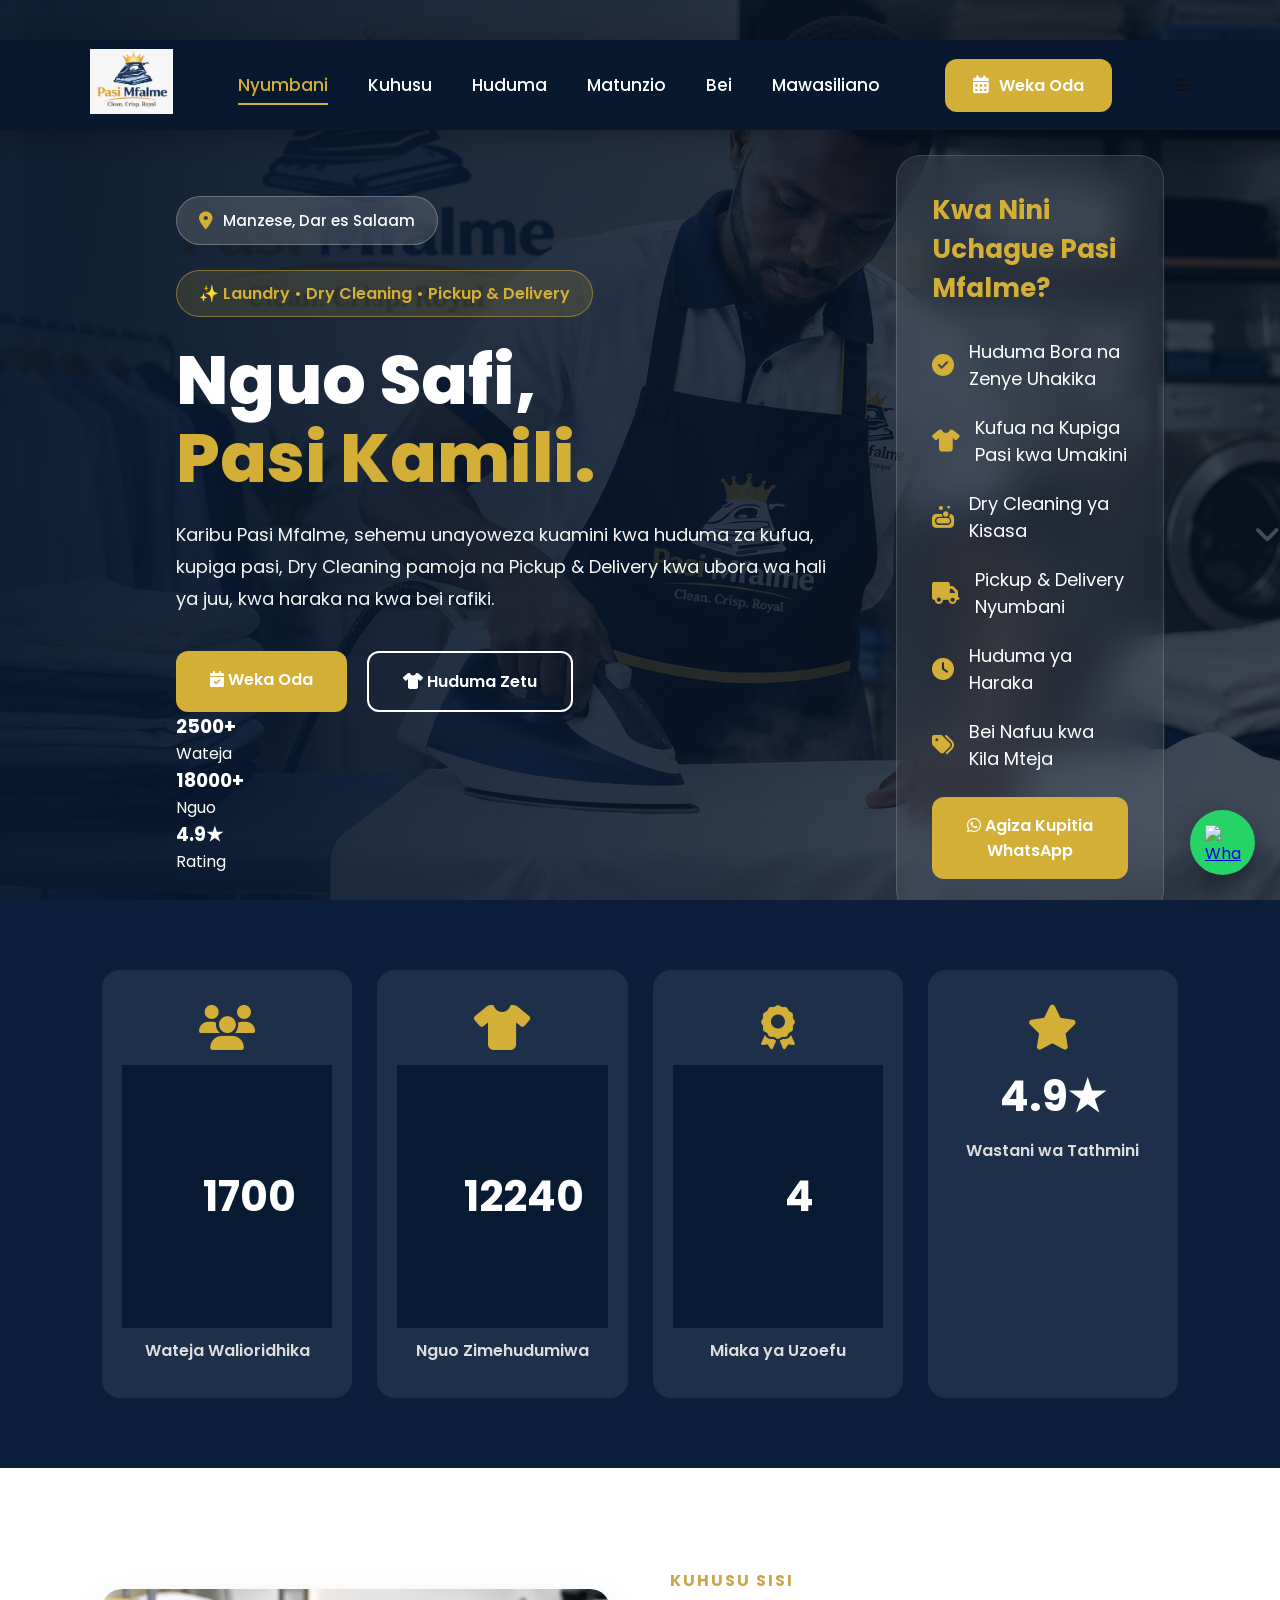
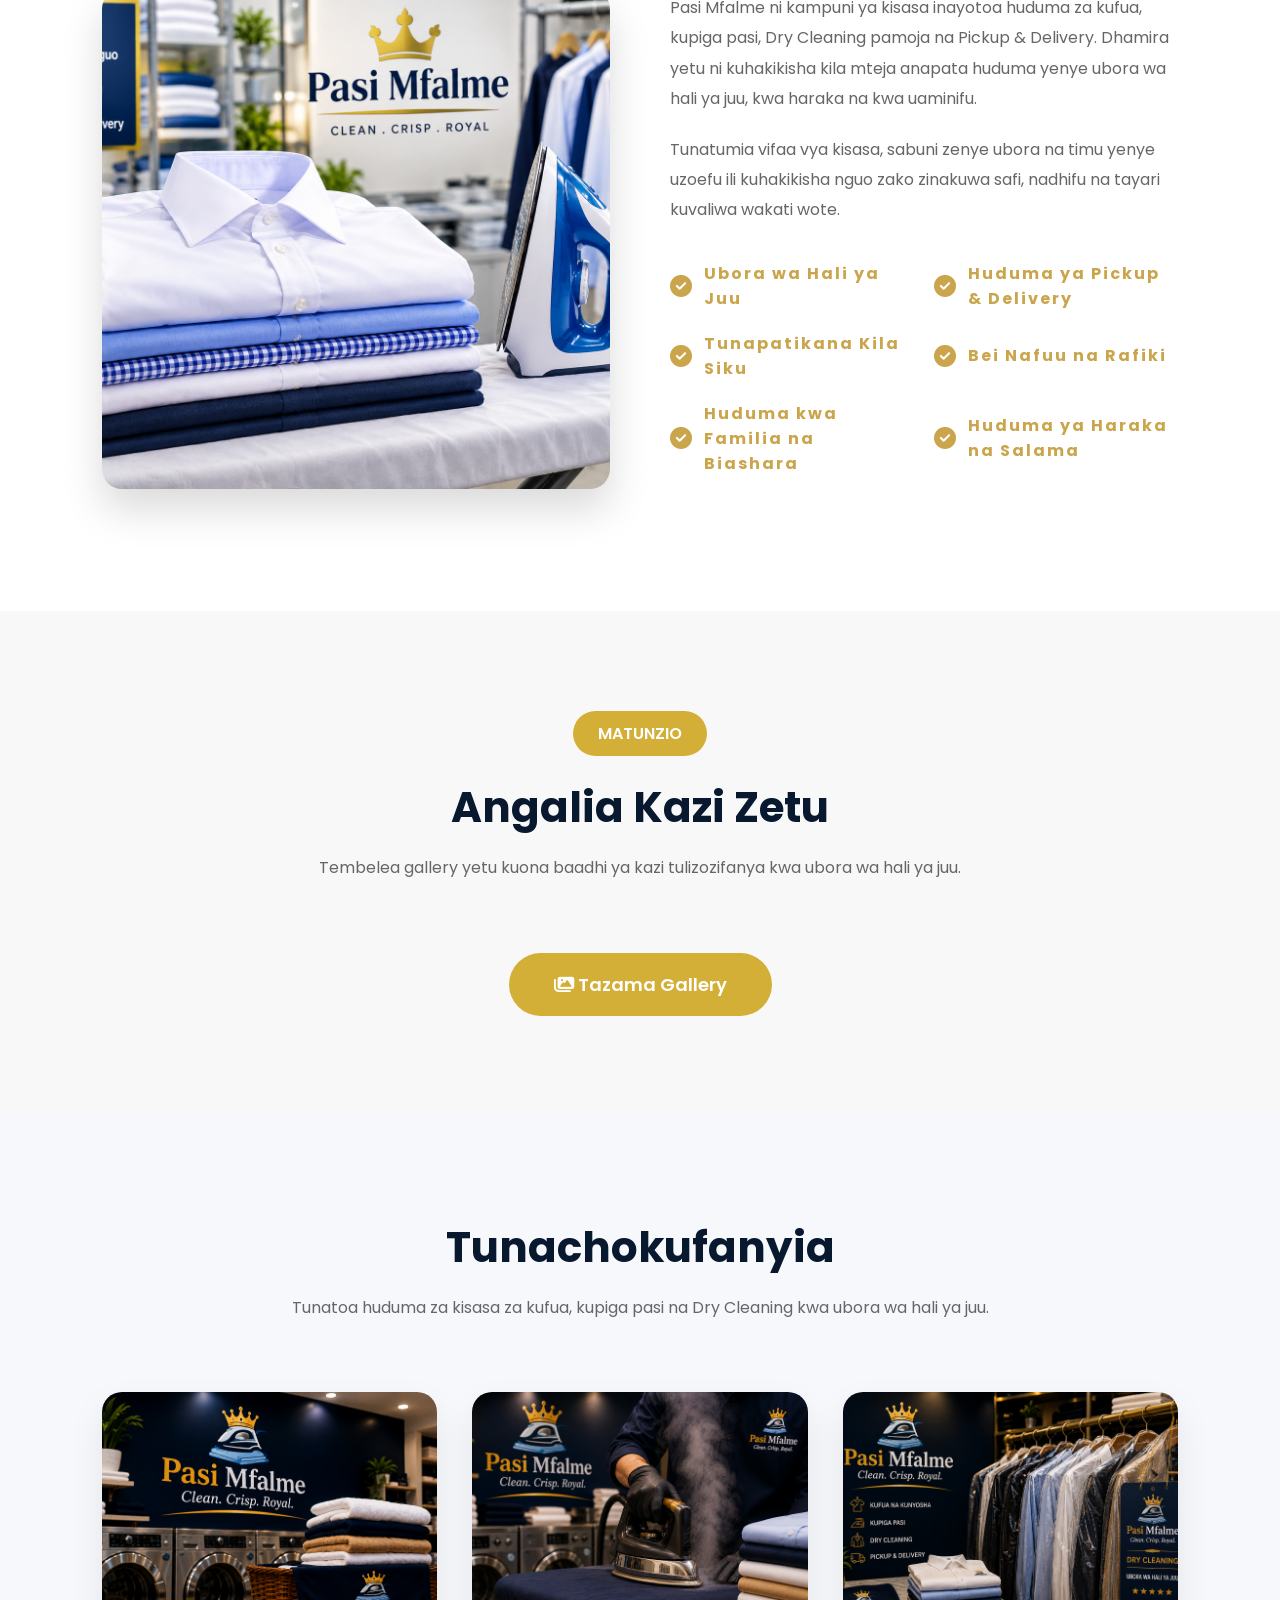
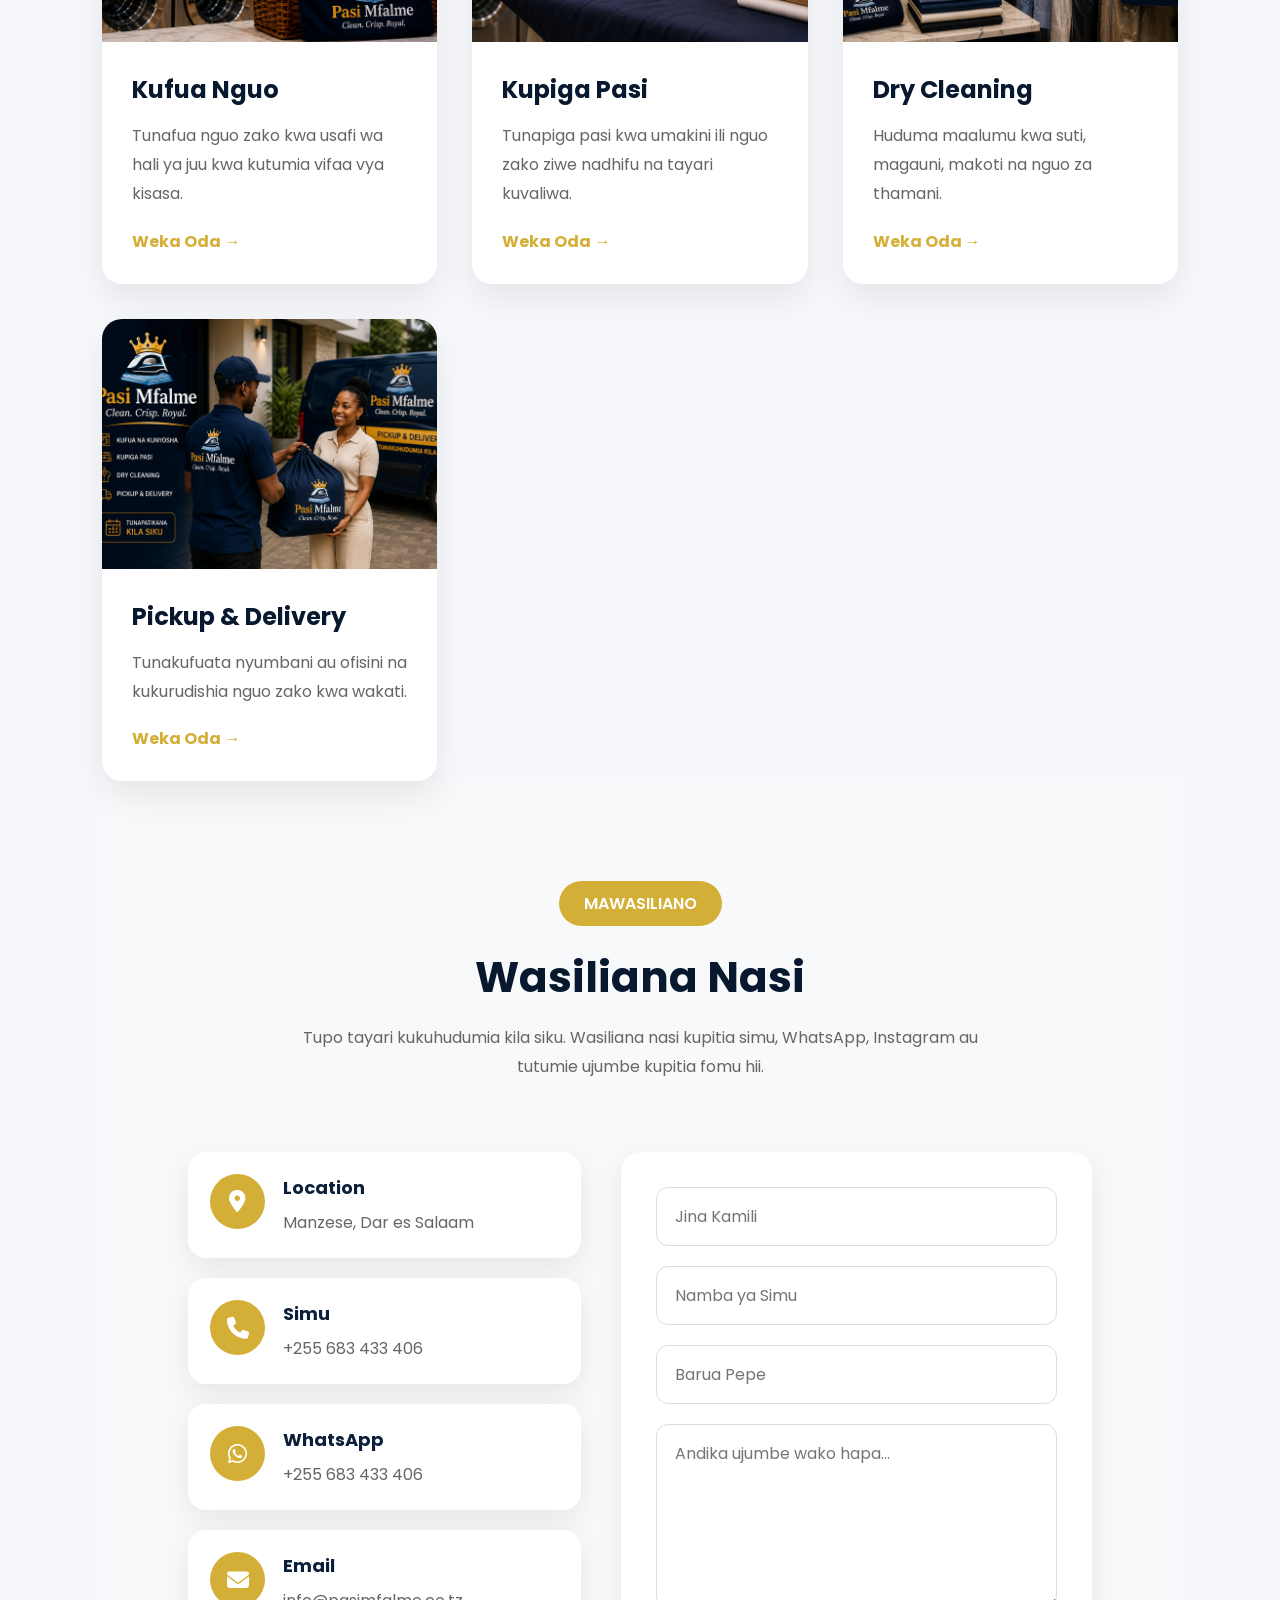
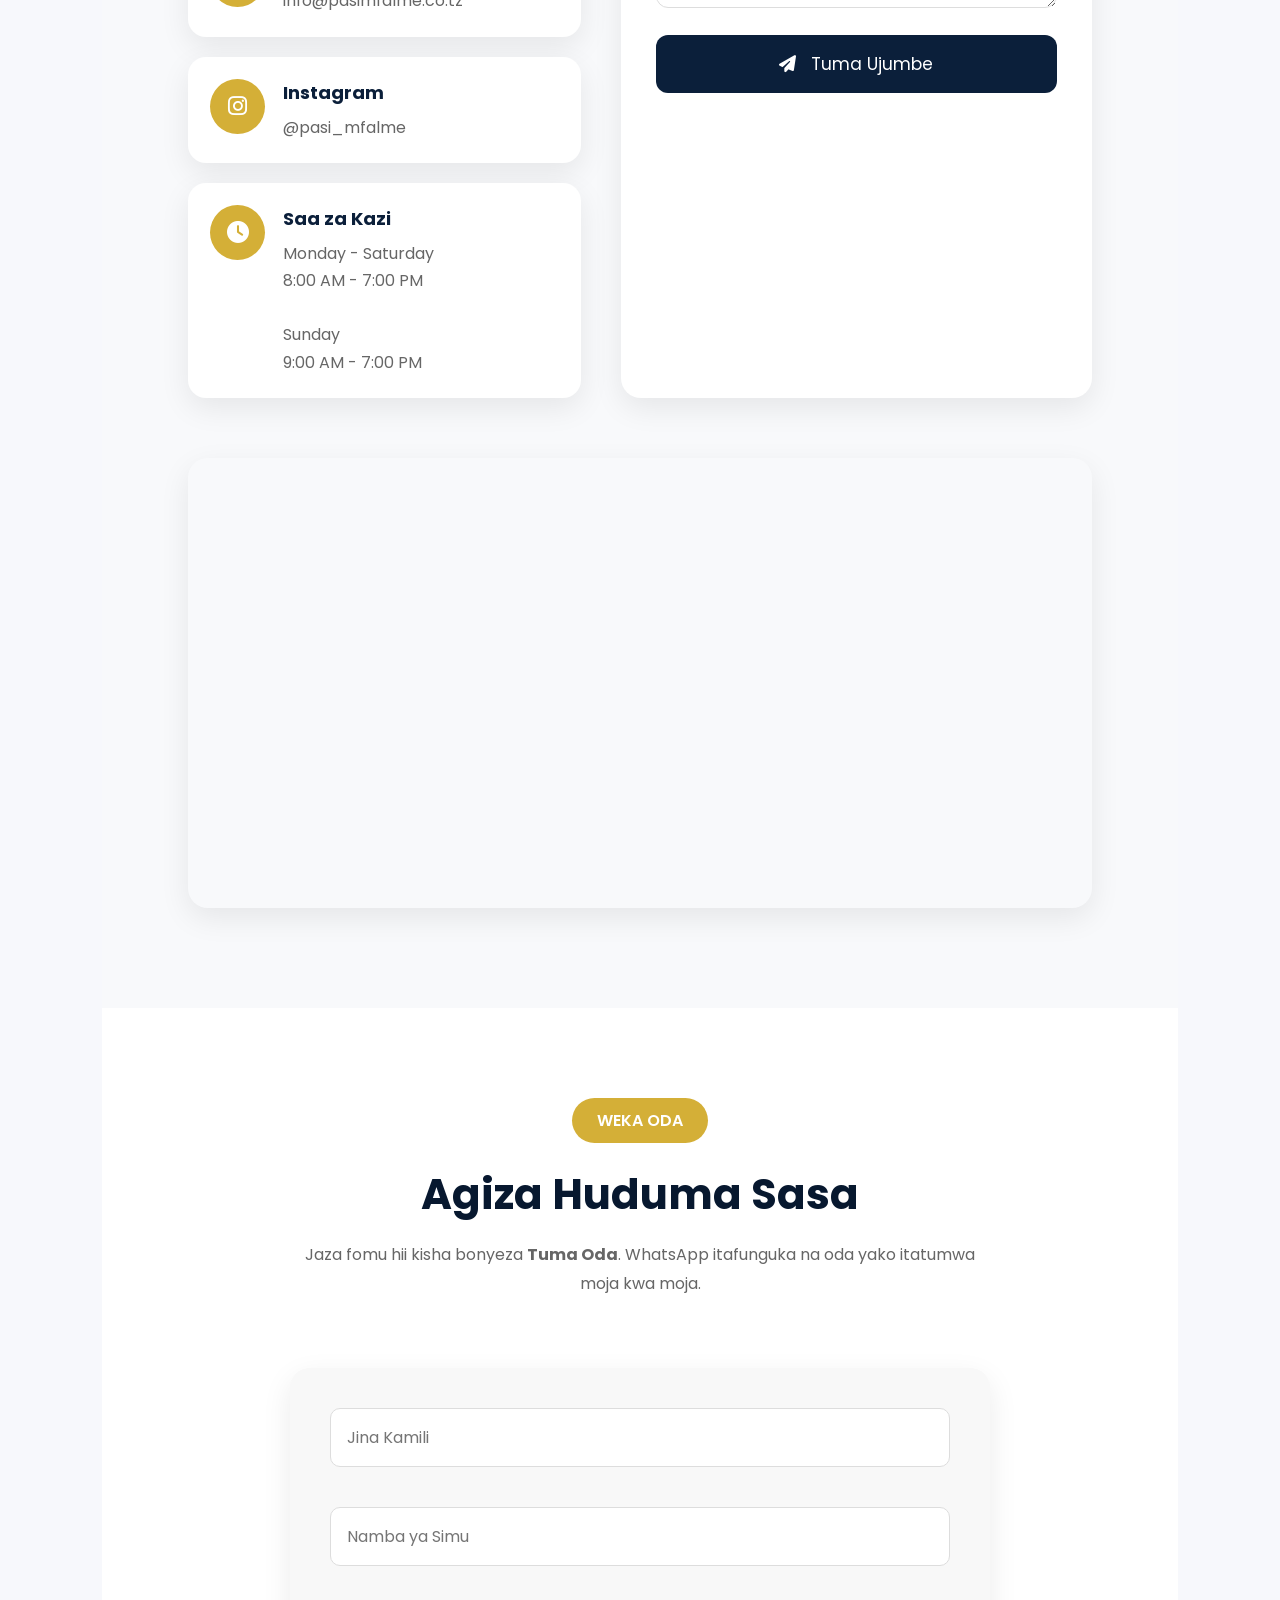
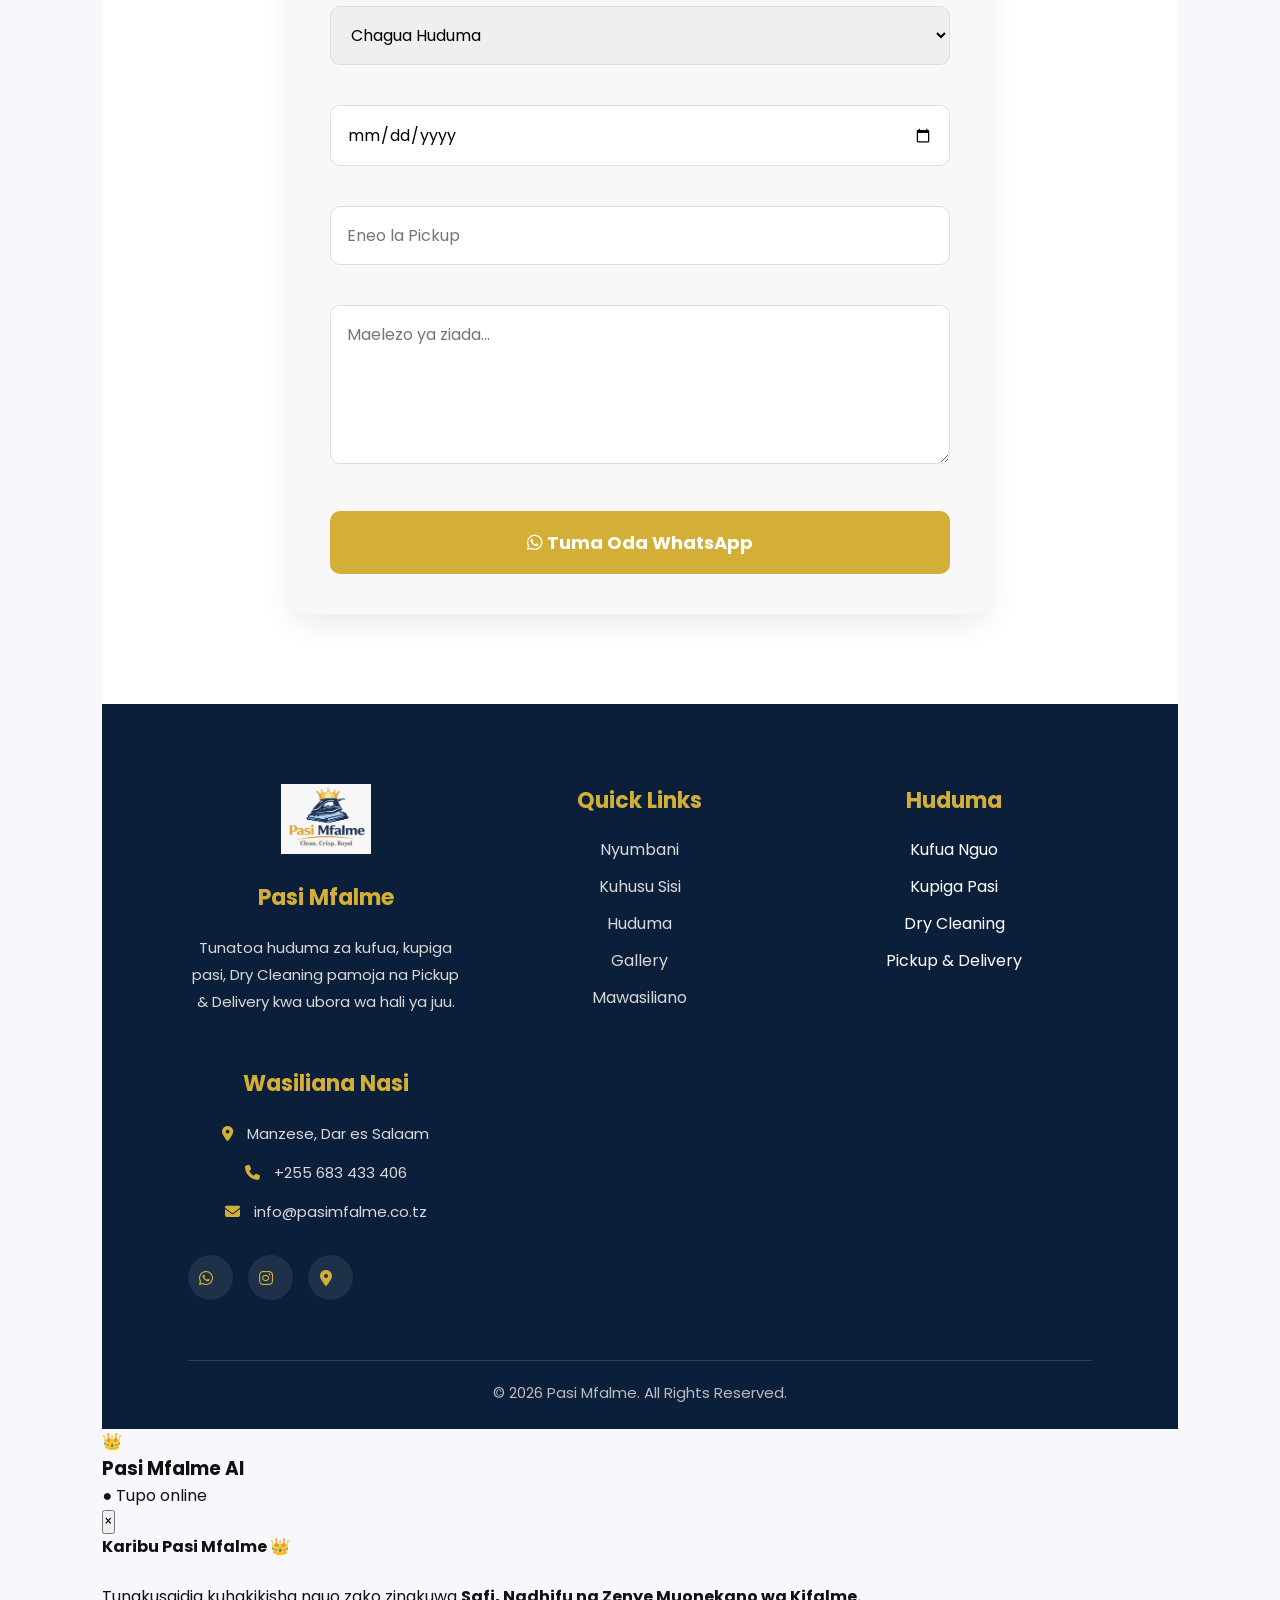
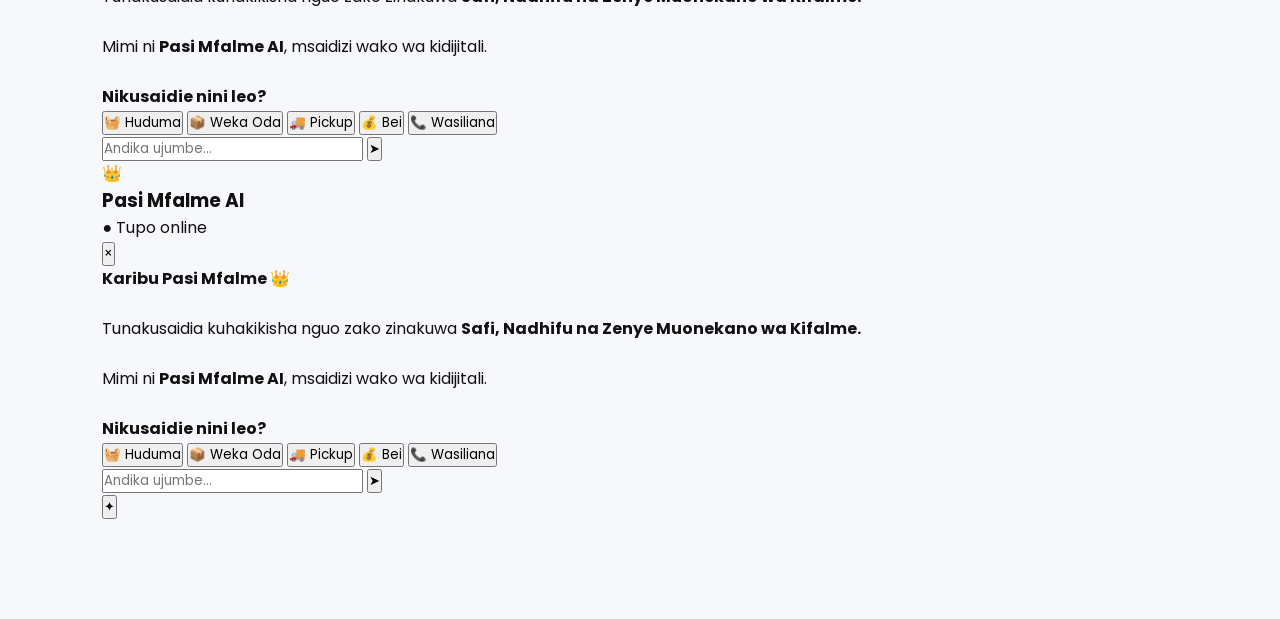
==== commit 953ea9fd: "Update index.html" ====
--- a/index.html
+++ b/index.html
@@ -86,7 +86,7 @@
 
     </div>
 
-    <nav>
+   <nav id="navbar">
 
         <ul>
 
@@ -113,7 +113,11 @@
         Weka Oda
 
     </a>
-
+<div class="menu-toggle" id="menu-toggle">
+
+    <i class="fas fa-bars"></i>
+
+</div>
 </header>
 <!--==========================
 HERO SECTION
@@ -125,21 +129,9 @@
 
     <div class="hero-container">
 
+        <!-- LEFT SIDE -->
         <div class="hero-content">
 
-            <!-- MARQUEE -->
-
-            <div class="hero-marquee">
-
-                <div class="marquee-track">
-
-
-                </div>
-
-            </div>
-
-            <!-- LOCATION -->
-
             <div class="hero-location">
 
                 <a href="https://www.google.com/maps/place/Pasi+mfalme/data=!4m2!3m1!1s0x0:0x1040529e28cdccc?sa=X&ved=1t:2428&ictx=111" target="_blank">
@@ -153,27 +145,33 @@
             </div>
 
             <span class="hero-tag">
-                KARIBU
+
+                ✨ Laundry • Dry Cleaning • Pickup & Delivery
+
             </span>
 
             <h1>
 
-                PASI
-                <span>MFALME</span>
+                Nguo Safi,
+                <br>
+
+                <span>Pasi Kamili.</span>
 
             </h1>
 
             <p>
 
-                Tunatoa huduma za kufua, kupiga pasi,
-                Dry Cleaning pamoja na Pickup & Delivery
-                kwa ubora wa hali ya juu.
+                Karibu Pasi Mfalme, sehemu unayoweza kuamini kwa huduma za
+                kufua, kupiga pasi, Dry Cleaning pamoja na Pickup & Delivery
+                kwa ubora wa hali ya juu, kwa haraka na kwa bei rafiki.
 
             </p>
 
             <div class="hero-buttons">
 
-                <a href="#contact" class="btn btn-gold">
+                <a href="#booking" class="btn btn-gold">
+
+                    <i class="fas fa-calendar-check"></i>
 
                     Weka Oda
 
@@ -181,41 +179,125 @@
 
                 <a href="#services" class="btn btn-outline">
 
+                    <i class="fas fa-shirt"></i>
+
                     Huduma Zetu
 
                 </a>
 
             </div>
 
-        </div>
-
-        <!-- RIGHT CARD -->
+            <!-- STATS -->
+
+            <div class="hero-stats">
+
+                <div class="stat">
+
+                    <h3>2500+</h3>
+
+                    <span>Wateja</span>
+
+                </div>
+
+                <div class="stat">
+
+                    <h3>18000+</h3>
+
+                    <span>Nguo</span>
+
+                </div>
+
+                <div class="stat">
+
+                    <h3>4.9★</h3>
+
+                    <span>Rating</span>
+
+                </div>
+
+            </div>
+
+        </div>
+
+        <!-- RIGHT SIDE -->
 
         <div class="hero-card">
 
-            <h3>Kwa Nini Utuchague?</h3>
+            <h3>
+
+                Kwa Nini Uchague Pasi Mfalme?
+
+            </h3>
 
             <div class="hero-item">
+
                 <i class="fas fa-check-circle"></i>
-                <span>Ubora wa Hali ya Juu</span>
+
+                <span>Huduma Bora na Zenye Uhakika</span>
+
             </div>
 
             <div class="hero-item">
+
+                <i class="fas fa-shirt"></i>
+
+                <span>Kufua na Kupiga Pasi kwa Umakini</span>
+
+            </div>
+
+            <div class="hero-item">
+
+                <i class="fas fa-soap"></i>
+
+                <span>Dry Cleaning ya Kisasa</span>
+
+            </div>
+
+            <div class="hero-item">
+
                 <i class="fas fa-truck"></i>
-                <span>Pickup & Delivery</span>
+
+                <span>Pickup & Delivery Nyumbani</span>
+
             </div>
 
             <div class="hero-item">
+
                 <i class="fas fa-clock"></i>
+
                 <span>Huduma ya Haraka</span>
+
             </div>
 
             <div class="hero-item">
+
                 <i class="fas fa-tags"></i>
-                <span>Bei Nafuu</span>
-            </div>
-
-        </div>
+
+                <span>Bei Nafuu kwa Kila Mteja</span>
+
+            </div>
+
+            <a href="https://wa.me/255683433406" target="_blank" class="btn btn-gold" style="width:100%;margin-top:25px;text-align:center;display:block;">
+
+                <i class="fab fa-whatsapp"></i>
+
+                Agiza Kupitia WhatsApp
+
+            </a>
+
+        </div>
+
+    </div>
+
+    <!-- SCROLL DOWN -->
+
+    <div class="scroll-down">
+
+        <a href="#about">
+
+            <i class="fas fa-angle-down"></i>
+
+        </a>
 
     </div>
 
@@ -953,6 +1035,310 @@
 
 </button>
 <script src="js/script.js"></script>
-
-</body>
-</html>
+<!-- =========================================
+     PASI MFALME AI ASSISTANT
+========================================= -->
+
+<div class="ai-assistant">
+
+    <!-- ================================
+         AI CHAT WINDOW
+    ================================= -->
+
+    <div class="ai-chat-box" id="aiChatBox">
+
+        <!-- AI HEADER -->
+
+        <div class="ai-header">
+
+            <div class="ai-avatar">
+                👑
+            </div>
+
+            <div class="ai-header-text">
+
+                <h3>
+                    Pasi Mfalme AI
+                </h3>
+
+                <span>
+                    ● Tupo online
+                </span>
+
+            </div>
+
+            <button
+                class="ai-close"
+                id="aiClose"
+                aria-label="Funga AI"
+            >
+                ×
+            </button>
+
+        </div>
+
+
+        <!-- ================================
+             AI MESSAGES
+        ================================= -->
+
+        <div
+            class="ai-messages"
+            id="aiMessages"
+        >
+
+            <!-- WELCOME MESSAGE -->
+
+            <div class="ai-message bot">
+
+                <strong>
+                    Karibu Pasi Mfalme 👑
+                </strong>
+
+                <br><br>
+
+                Tunakusaidia kuhakikisha nguo zako
+                zinakuwa
+                <b>
+                    Safi, Nadhifu na Zenye Muonekano wa Kifalme.
+                </b>
+
+                <br><br>
+
+                Mimi ni
+                <b>Pasi Mfalme AI</b>,
+                msaidizi wako wa kidijitali.
+
+                <br><br>
+
+                <b>Nikusaidie nini leo?</b>
+
+            </div>
+
+        </div>
+
+
+        <!-- ================================
+             QUICK ACTIONS
+        ================================= -->
+
+        <div class="ai-quick-buttons">
+
+            <button
+                type="button"
+                onclick="aiQuickMessage('Nataka kujua huduma zenu')"
+            >
+                🧺 Huduma
+            </button>
+
+
+            <button
+                type="button"
+                onclick="aiQuickMessage('Nataka kuweka oda')"
+            >
+                📦 Weka Oda
+            </button>
+
+
+            <button
+                type="button"
+                onclick="aiQuickMessage('Mnafanya pickup na delivery?')"
+            >
+                🚚 Pickup
+            </button>
+
+
+            <button
+                type="button"
+                onclick="aiQuickMessage('Nataka kujua bei')"
+            >
+                💰 Bei
+            </button>
+
+
+            <button
+                type="button"
+                onclick="aiQuickMessage('Nataka kuwasiliana na Pasi Mfalme')"
+            >
+                📞 Wasiliana
+            </button>
+
+        </div>
+
+
+        <!-- ================================
+             INPUT AREA
+        ================================= -->
+
+        <div class="ai-input-area">
+
+            <input
+                type="text"
+                id="aiInput"
+                placeholder="Andika ujumbe..."
+                autocomplete="off"
+            >
+
+            <button
+                type="button"
+                id="aiSend"
+                aria-label="Tuma ujumbe"
+            >
+                ➤
+            </button>
+
+        </div>
+
+    </div>
+<!-- =========================================
+     PASI MFALME AI ASSISTANT
+========================================= -->
+
+<div class="ai-assistant">
+
+    <!-- AI CHAT WINDOW -->
+    <div class="ai-chat-box" id="aiChatBox">
+
+        <!-- HEADER -->
+        <div class="ai-header">
+
+            <div class="ai-avatar">
+                👑
+            </div>
+
+            <div class="ai-header-text">
+                <h3>Pasi Mfalme AI</h3>
+                <span>● Tupo online</span>
+            </div>
+
+            <button
+                class="ai-close"
+                id="aiClose"
+                type="button"
+                aria-label="Funga Pasi Mfalme AI"
+            >
+                ×
+            </button>
+
+        </div>
+
+
+        <!-- MESSAGES -->
+        <div
+            class="ai-messages"
+            id="aiMessages"
+        >
+
+            <!-- WELCOME MESSAGE -->
+            <div class="ai-message bot">
+
+                <strong>
+                    Karibu Pasi Mfalme 👑
+                </strong>
+
+                <br><br>
+
+                Tunakusaidia kuhakikisha nguo zako
+                zinakuwa
+                <strong>
+                    Safi, Nadhifu na Zenye Muonekano wa Kifalme.
+                </strong>
+
+                <br><br>
+
+                Mimi ni
+                <strong>Pasi Mfalme AI</strong>,
+                msaidizi wako wa kidijitali.
+
+                <br><br>
+
+                <strong>Nikusaidie nini leo?</strong>
+
+            </div>
+
+        </div>
+
+
+        <!-- QUICK ACTIONS -->
+        <div class="ai-quick-buttons">
+
+            <button
+                type="button"
+                onclick="aiQuickMessage('Nataka kujua huduma zenu')"
+            >
+                🧺 Huduma
+            </button>
+
+
+            <button
+                type="button"
+                onclick="aiQuickMessage('Nataka kuweka oda')"
+            >
+                📦 Weka Oda
+            </button>
+
+
+            <button
+                type="button"
+                onclick="aiQuickMessage('Mnafanya pickup na delivery?')"
+            >
+                🚚 Pickup
+            </button>
+
+
+            <button
+                type="button"
+                onclick="aiQuickMessage('Nataka kujua bei')"
+            >
+                💰 Bei
+            </button>
+
+
+            <button
+                type="button"
+                onclick="aiQuickMessage('Nataka kuwasiliana na Pasi Mfalme')"
+            >
+                📞 Wasiliana
+            </button>
+
+        </div>
+
+
+        <!-- INPUT -->
+        <div class="ai-input-area">
+
+            <input
+                type="text"
+                id="aiInput"
+                placeholder="Andika ujumbe..."
+                autocomplete="off"
+            >
+
+            <button
+                type="button"
+                id="aiSend"
+                aria-label="Tuma ujumbe"
+            >
+                ➤
+            </button>
+
+        </div>
+
+    </div>
+
+
+    <!-- FLOATING BUTTON -->
+    <button
+        class="ai-floating-button"
+        id="aiOpen"
+        type="button"
+        aria-label="Fungua Pasi Mfalme AI"
+    >
+        <span>✦</span>
+    </button>
+
+</div>
+
+<!-- =========================================
+     END PASI MFALME AI
+========================================= -->
